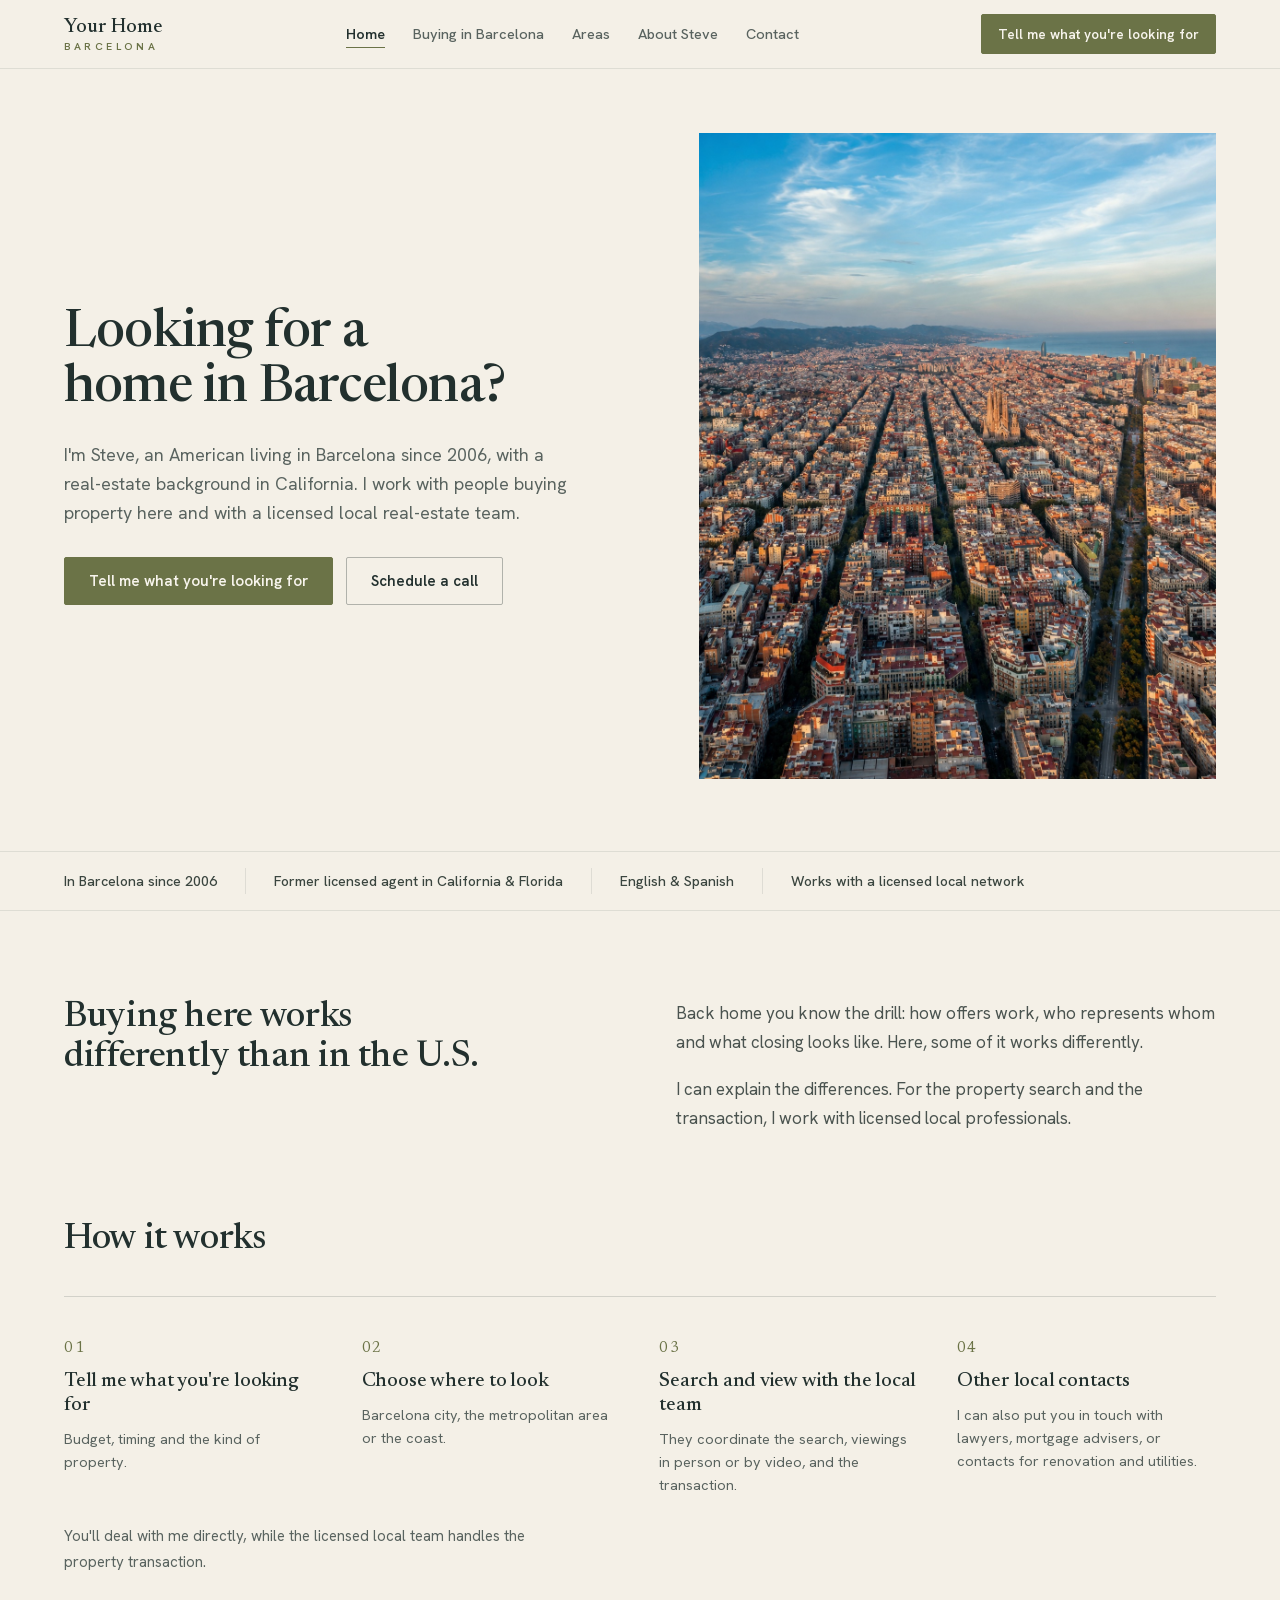
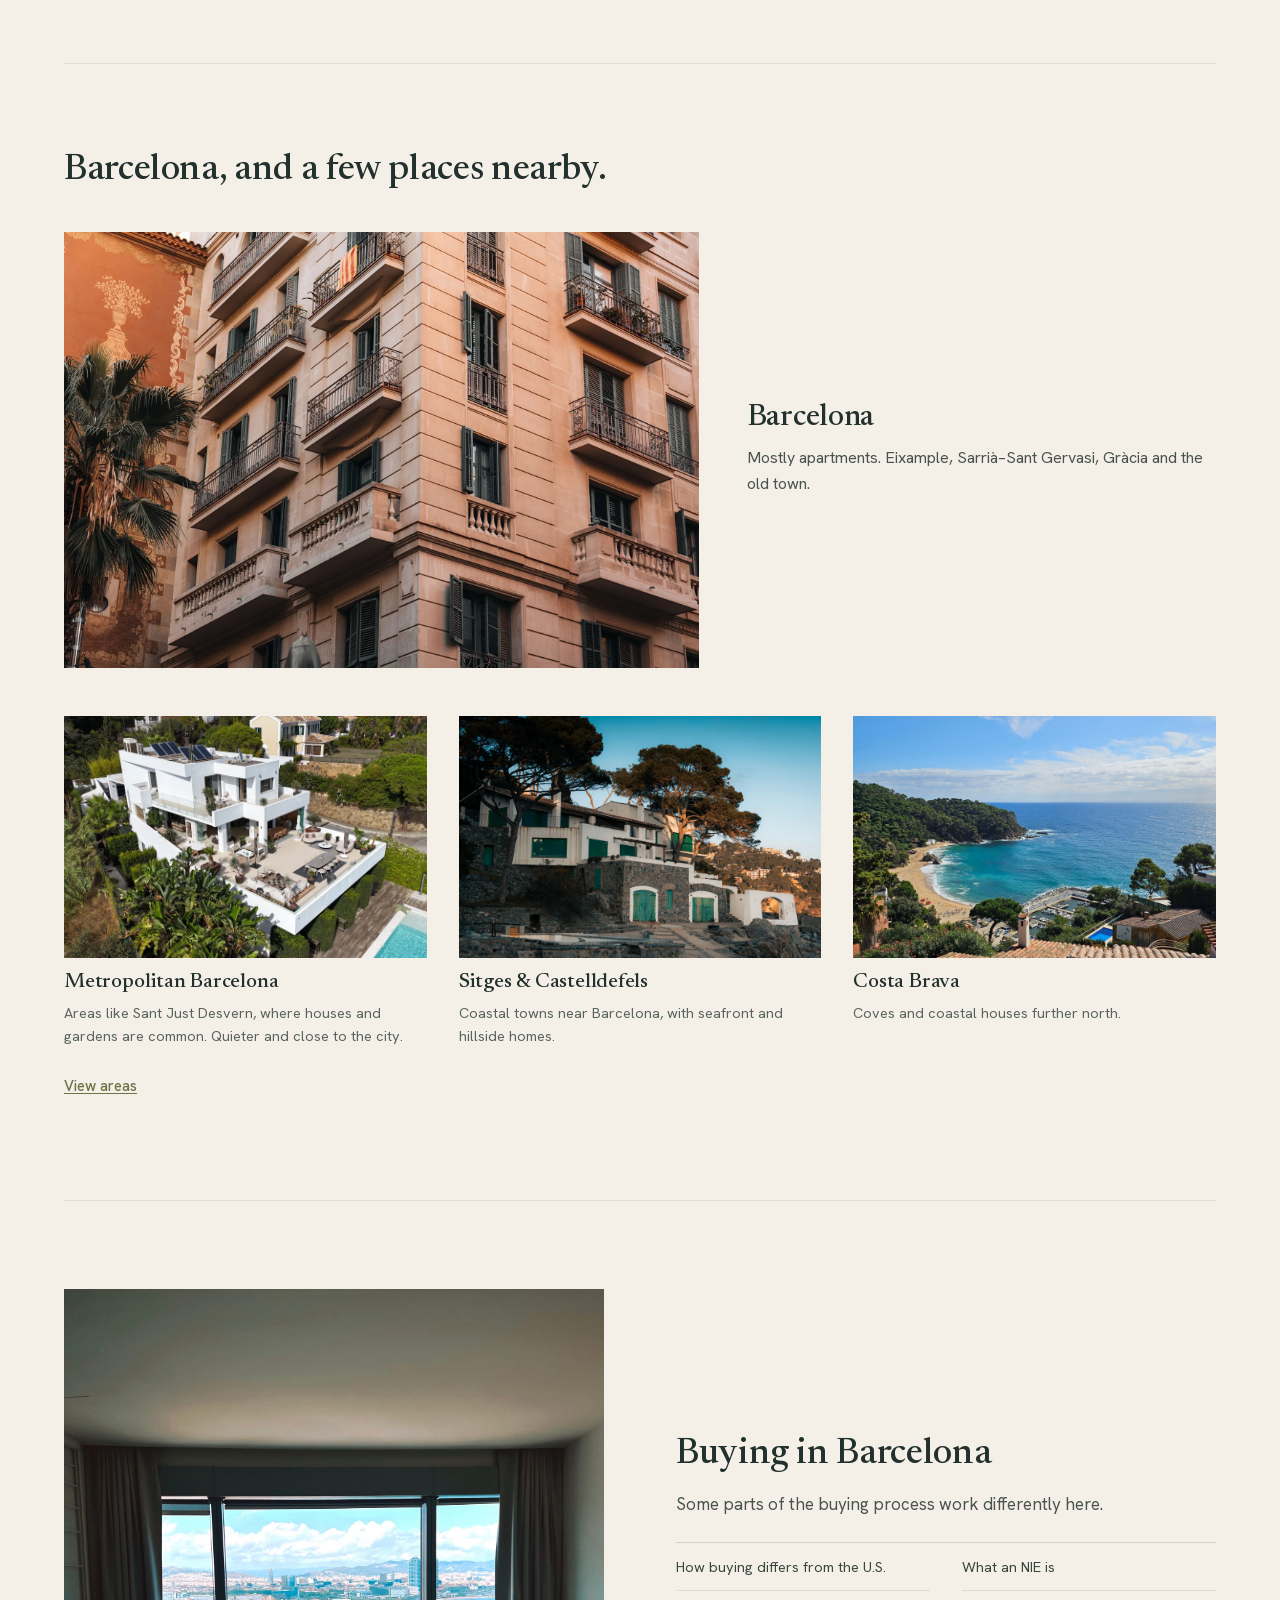
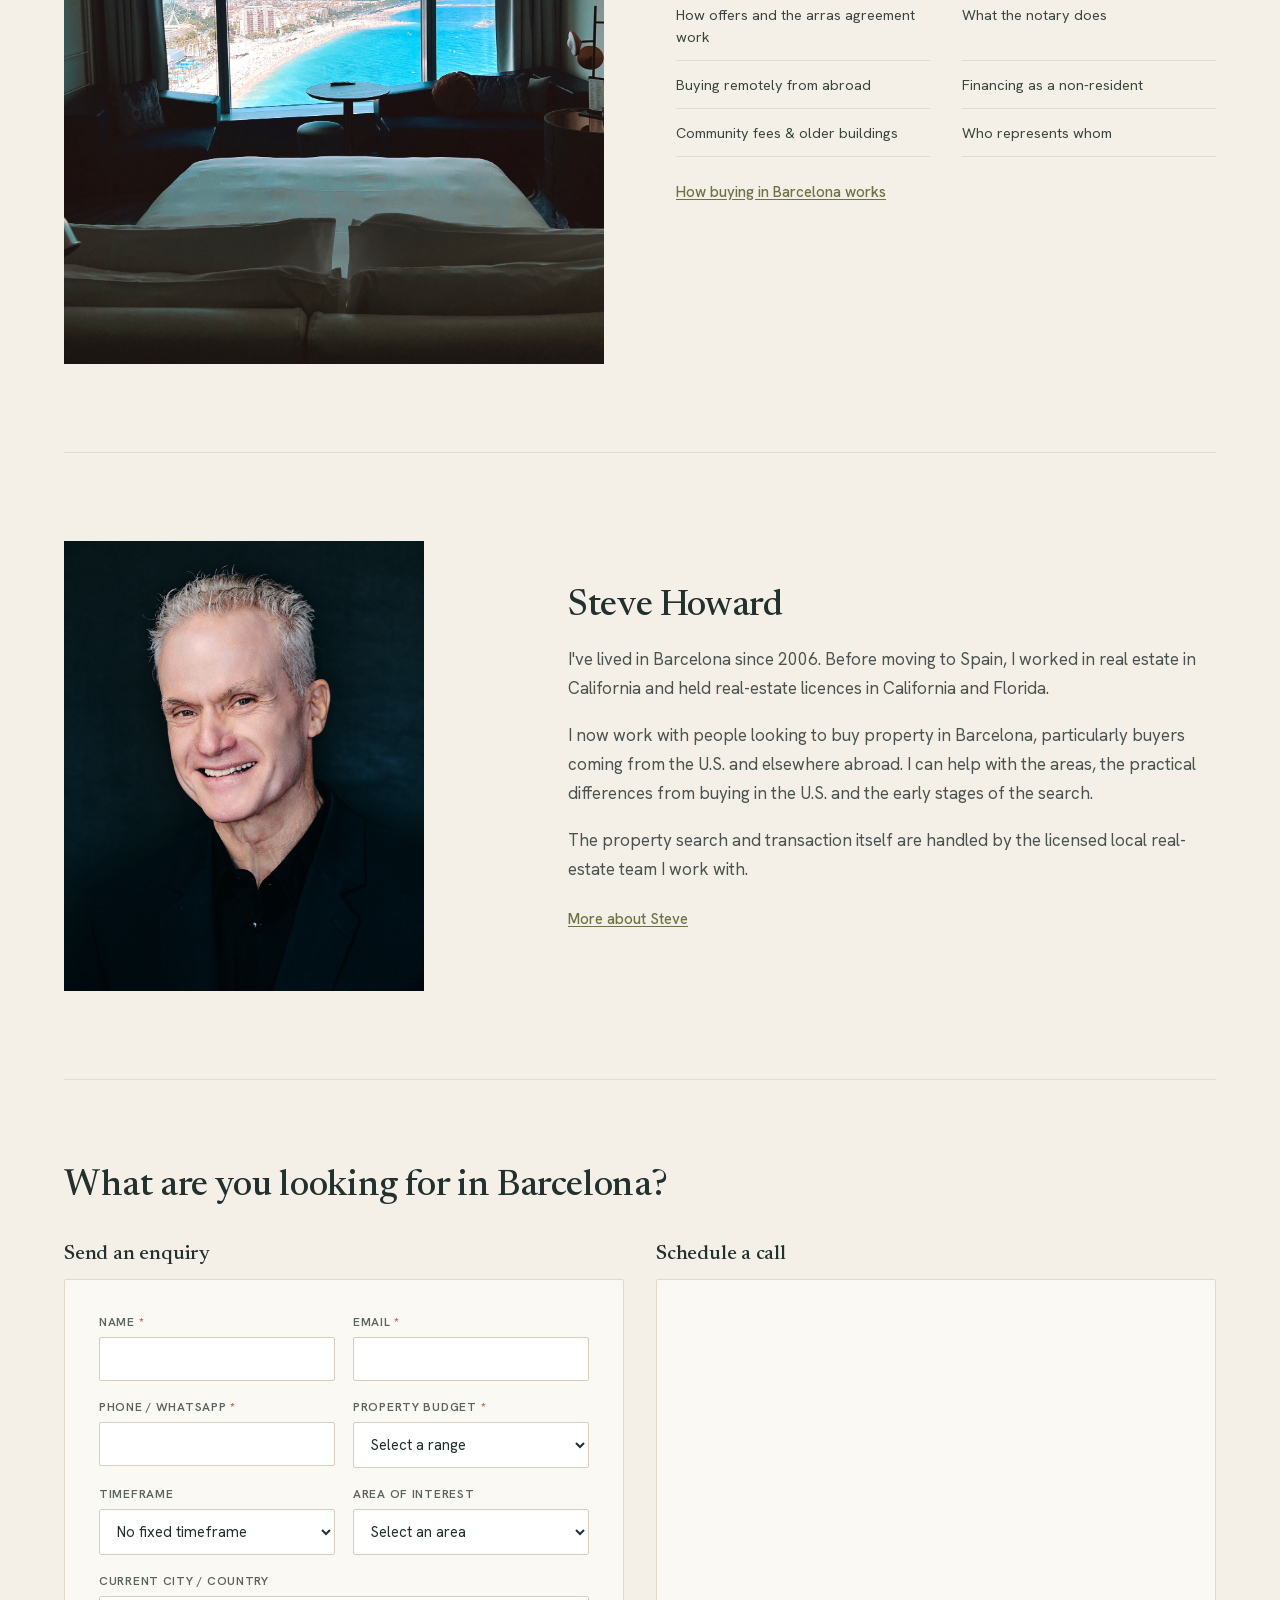
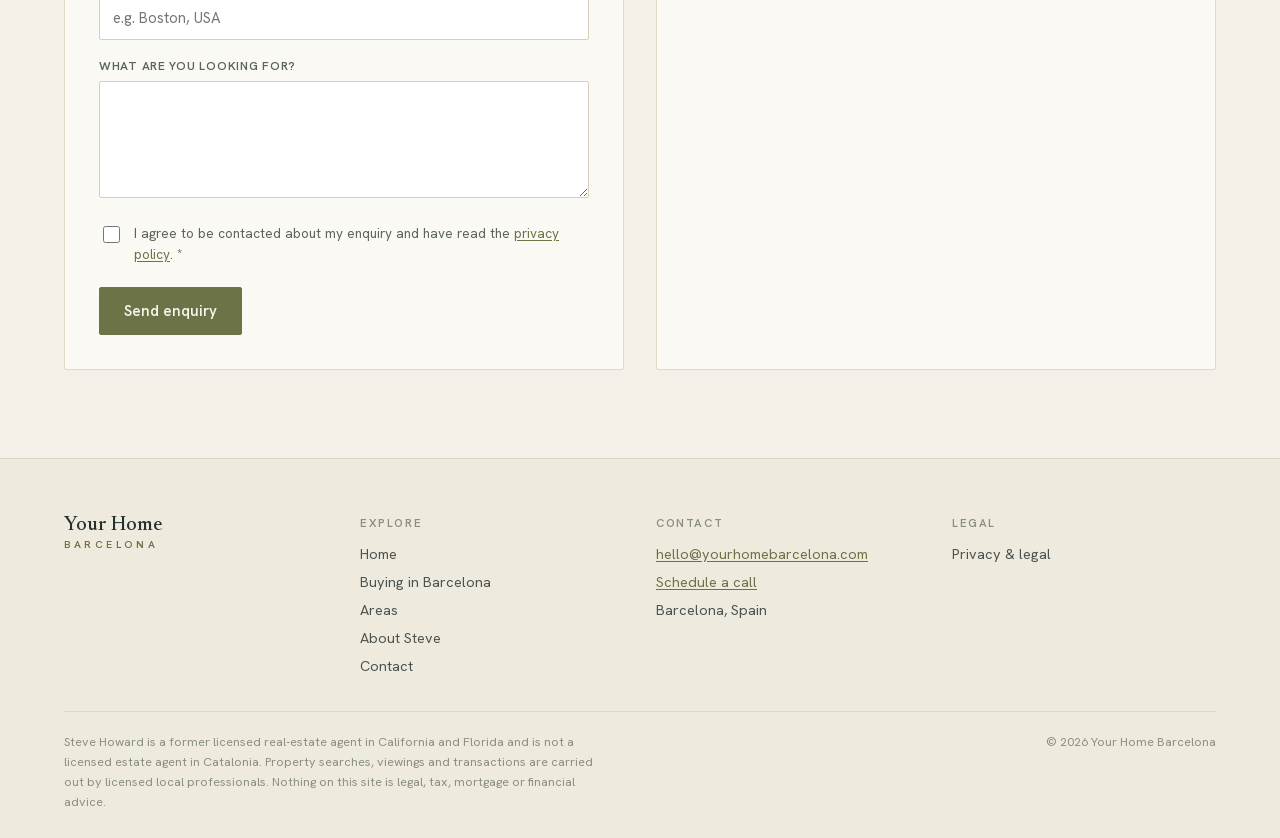
==== site/index.html @ f21fb6f5 "Build Your Home Barcelona website from the design brief Static site in site/: home, buying, areas, a" ====
<!DOCTYPE html>
<html lang="en">
<head>
<meta charset="utf-8">
<meta name="viewport" content="width=device-width, initial-scale=1">
<title>Your Home Barcelona — help buying a home in Barcelona</title>
<meta name="description" content="Steve Howard is an American who has lived in Barcelona since 2006, with a real-estate background from California. He works with people buying property in Barcelona, alongside a licensed local team.">
<link rel="canonical" href="https://www.yourhomebarcelona.com/">
<meta property="og:type" content="website">
<meta property="og:site_name" content="Your Home Barcelona">
<meta property="og:title" content="Your Home Barcelona — help buying a home in Barcelona">
<meta property="og:description" content="Steve Howard has lived in Barcelona since 2006 and works with people buying property here, alongside a licensed local team.">
<meta property="og:image" content="assets/birdseye-portrait.jpg">
<meta property="og:url" content="https://www.yourhomebarcelona.com/">
<link rel="icon" href="data:image/svg+xml,%3Csvg%20xmlns='http://www.w3.org/2000/svg'%20viewBox='0%200%2064%2064'%3E%3Crect%20width='64'%20height='64'%20rx='11'%20fill='%2322302E'/%3E%3Ctext%20x='32'%20y='41'%20font-family='Georgia,serif'%20font-size='21'%20letter-spacing='1'%20fill='%23EFEADE'%20text-anchor='middle'%3EYHB%3C/text%3E%3C/svg%3E">
<link rel="stylesheet" href="css/style.css?v=8">
<script type="application/ld+json">
{
  "@context": "https://schema.org",
  "@type": "ProfessionalService",
  "name": "Your Home Barcelona",
  "description": "Steve Howard works with people buying homes in Barcelona, alongside a licensed local real-estate team.",
  "areaServed": "Barcelona, Catalonia, Spain",
  "url": "https://www.yourhomebarcelona.com/"
}
</script>
</head>
<body>

<header class="site-header">
  <div class="header-bar">
    <a class="brand" href="index.html" aria-label="Your Home Barcelona — home">
      <span class="brand-name">Your Home</span>
      <span class="brand-sub">Barcelona</span>
    </a>
    <nav class="main-nav" aria-label="Primary">
      <a href="index.html" aria-current="page">Home</a>
      <a href="buying.html">Buying in Barcelona</a>
      <a href="areas.html">Areas</a>
      <a href="about.html">About Steve</a>
      <a href="contact.html">Contact</a>
    </nav>
    <div class="header-cta">
      <a class="btn btn-primary" href="#enquiry">Tell me what you're looking for</a>
    </div>
    <button class="nav-toggle" aria-label="Open menu" aria-expanded="false">≡</button>
  </div>
  <div class="mobile-menu">
    <nav aria-label="Mobile">
      <a href="index.html" aria-current="page">Home</a>
      <a href="buying.html">Buying in Barcelona</a>
      <a href="areas.html">Areas</a>
      <a href="about.html">About Steve</a>
      <a href="contact.html">Contact</a>
    </nav>
    <a class="btn btn-primary" href="#enquiry">Tell me what you're looking for</a>
  </div>
</header>

<main>

  <!-- Hero -->
  <section class="hero">
    <div>
      <h1 class="display">Looking for a home in Barcelona?</h1>
      <p class="lede">I'm Steve, an American living in Barcelona since 2006, with a real-estate background in California. I work with people buying property here and with a licensed local real-estate team.</p>
      <div class="btn-row">
        <a class="btn btn-primary" href="#enquiry">Tell me what you're looking for</a>
        <a class="btn btn-ghost" href="schedule.html">Schedule a call</a>
      </div>
    </div>
    <div class="hero-media">
      <div class="frame frame-45">
        <img src="assets/birdseye-portrait.jpg" alt="Aerial view of Barcelona's Eixample grid, with the Sagrada Família and the sea" fetchpriority="high">
      </div>
    </div>
  </section>

  <!-- Facts -->
  <div class="trust-strip" aria-label="About Your Home Barcelona">
    <div class="inner">
      <p>In Barcelona since 2006</p>
      <p>Former licensed agent in California &amp; Florida</p>
      <p>English &amp; Spanish</p>
      <p>Works with a licensed local network</p>
    </div>
  </div>

  <!-- The difference -->
  <section class="section">
    <div class="split">
      <h2 class="title">Buying here works differently than in the U.S.</h2>
      <div>
        <p class="body-copy">Back home you know the drill: how offers work, who represents whom and what closing looks like. Here, some of it works differently.</p>
        <p class="body-copy">I can explain the differences. For the property search and the transaction, I work with licensed local professionals.</p>
      </div>
    </div>
  </section>

  <!-- How it works -->
  <section class="section" style="padding-top: 0;">
    <h2 class="title">How it works</h2>
    <div class="steps">
      <div>
        <span class="num">01</span>
        <h3>Tell me what you're looking for</h3>
        <p>Budget, timing and the kind of property.</p>
      </div>
      <div>
        <span class="num">02</span>
        <h3>Choose where to look</h3>
        <p>Barcelona city, the metropolitan area or the coast.</p>
      </div>
      <div>
        <span class="num">03</span>
        <h3>Search and view with the local team</h3>
        <p>They coordinate the search, viewings in person or by video, and the transaction.</p>
      </div>
      <div>
        <span class="num">04</span>
        <h3>Other local contacts</h3>
        <p>I can also put you in touch with lawyers, mortgage advisers, or contacts for renovation and utilities.</p>
      </div>
    </div>
    <p class="body-copy" style="margin-top: 28px; font-size: 15px; color: var(--muted); max-width: 60ch;">You'll deal with me directly, while the licensed local team handles the property transaction.</p>
  </section>

  <div class="rule-wrap"><hr class="rule"></div>

  <!-- Areas -->
  <section class="section">
    <h2 class="title" style="margin-bottom: clamp(28px, 4vw, 40px);">Barcelona, and a few places nearby.</h2>

    <div class="area-feature">
      <div class="frame frame-1611">
        <img src="assets/barcelona-facade.webp" alt="Barcelona apartment building façade" loading="lazy">
      </div>
      <div>
        <h3 style="font-size: clamp(24px, 2.8vw, 30px); margin-bottom: 12px;">Barcelona</h3>
        <p style="font-size: 16px; line-height: 1.65; color: var(--ink-soft); margin: 0;">Mostly apartments. Eixample, Sarrià–Sant Gervasi, Gràcia and the old town.</p>
      </div>
    </div>

    <div class="area-grid">
      <div>
        <div class="frame frame-32">
          <img src="assets/villa-garden.webp" alt="House with terraces and gardens in a residential area near Barcelona" loading="lazy">
        </div>
        <h3>Metropolitan Barcelona</h3>
        <p>Areas like Sant Just Desvern, where houses and gardens are common. Quieter and close to the city.</p>
      </div>
      <div>
        <div class="frame frame-32">
          <img src="assets/begur-coastal-home.webp" alt="Whitewashed Catalan coastal home among pines" loading="lazy">
        </div>
        <h3>Sitges &amp; Castelldefels</h3>
        <p>Coastal towns near Barcelona, with seafront and hillside homes.</p>
      </div>
      <div>
        <div class="frame frame-32">
          <img src="assets/costa-brava-coast.jpg" alt="Costa Brava coastline with a cove and pines" loading="lazy">
        </div>
        <h3>Costa Brava</h3>
        <p>Coves and coastal houses further north.</p>
      </div>
    </div>
    <p style="margin-top: 28px;"><a class="text-link" href="areas.html">View areas</a></p>
  </section>

  <div class="rule-wrap"><hr class="rule"></div>

  <!-- Buying in Barcelona -->
  <section class="section">
    <div class="split center">
      <div>
        <div class="frame frame-45">
          <img src="assets/sea-view-interior.jpg" alt="View over Barcelona to the sea from an apartment window" loading="lazy">
        </div>
      </div>
      <div>
        <h2 class="title" style="margin-bottom: 14px;">Buying in Barcelona</h2>
        <p class="body-copy" style="margin-bottom: 24px;">Some parts of the buying process work differently here.</p>
        <ul class="q-list">
          <li>How buying differs from the U.S.</li>
          <li>What an NIE is</li>
          <li>How offers and the arras agreement work</li>
          <li>What the notary does</li>
          <li>Buying remotely from abroad</li>
          <li>Financing as a non-resident</li>
          <li>Community fees &amp; older buildings</li>
          <li>Who represents whom</li>
        </ul>
        <p style="margin-top: 24px;"><a class="text-link" href="buying.html">How buying in Barcelona works</a></p>
      </div>
    </div>
  </section>

  <div class="rule-wrap"><hr class="rule"></div>

  <!-- Steve -->
  <section class="section">
    <div class="split center" style="grid-template-columns: 0.8fr 1.2fr;">
      <div style="max-width: 360px;">
        <div class="frame frame-45" style="background: var(--ink);">
          <img src="assets/steve-portrait.jpeg" alt="Steve Howard" loading="lazy">
        </div>
      </div>
      <div>
        <h2 class="title" style="margin-bottom: 18px;">Steve Howard</h2>
        <p class="body-copy">I've lived in Barcelona since 2006. Before moving to Spain, I worked in real estate in California and held real-estate licences in California and Florida.</p>
        <p class="body-copy">I now work with people looking to buy property in Barcelona, particularly buyers coming from the U.S. and elsewhere abroad. I can help with the areas, the practical differences from buying in the U.S. and the early stages of the search.</p>
        <p class="body-copy">The property search and transaction itself are handled by the licensed local real-estate team I work with.</p>
        <p style="margin-top: 24px;"><a class="text-link" href="about.html">More about Steve</a></p>
      </div>
    </div>
  </section>

  <div class="rule-wrap"><hr class="rule"></div>

  <!-- Enquiry -->
  <section id="enquiry" class="section" style="scroll-margin-top: 80px;">
    <h2 class="title" style="margin-bottom: clamp(24px, 3vw, 36px);">What are you looking for in Barcelona?</h2>
    <div class="two-up">
      <div class="option">
        <h3 class="option-title">Send an enquiry</h3>
        <div class="lead-form-wrap">
        <form novalidate>
          <div class="form-grid">
            <div class="field" data-field="name">
              <label for="lf-name">Name <span class="req">*</span></label>
              <input id="lf-name" name="name" type="text" autocomplete="name">
              <span class="error-msg" role="alert"></span>
            </div>
            <div class="field" data-field="email">
              <label for="lf-email">Email <span class="req">*</span></label>
              <input id="lf-email" name="email" type="email" autocomplete="email">
              <span class="error-msg" role="alert"></span>
            </div>
            <div class="field" data-field="phone">
              <label for="lf-phone">Phone / WhatsApp <span class="req">*</span></label>
              <input id="lf-phone" name="phone" type="tel" autocomplete="tel">
              <span class="error-msg" role="alert"></span>
            </div>
            <div class="field" data-field="budget">
              <label for="lf-budget">Property budget <span class="req">*</span></label>
              <select id="lf-budget" name="budget">
                <option value="">Select a range</option>
                <option>€1m–€3m</option>
                <option>€3m–€5m</option>
                <option>€5m+</option>
              </select>
              <span class="error-msg" role="alert"></span>
            </div>
            <div class="field" data-field="timeframe">
              <label for="lf-timeframe">Timeframe</label>
              <select id="lf-timeframe" name="timeframe">
                <option value="">No fixed timeframe</option>
                <option>0–3 months</option>
                <option>3–6 months</option>
                <option>6–12 months</option>
                <option>12+ months</option>
              </select>
            </div>
            <div class="field" data-field="area">
              <label for="lf-area">Area of interest</label>
              <select id="lf-area" name="area">
                <option value="">Select an area</option>
                <option>Barcelona</option>
                <option>Metropolitan Barcelona</option>
                <option>Sitges / Castelldefels</option>
                <option>Costa Brava</option>
                <option>Not sure yet</option>
              </select>
            </div>
            <div class="field full" data-field="location">
              <label for="lf-location">Current city / country</label>
              <input id="lf-location" name="location" type="text" placeholder="e.g. Boston, USA">
            </div>
            <div class="field full" data-field="message">
              <label for="lf-message">What are you looking for?</label>
              <textarea id="lf-message" name="message" rows="4"></textarea>
            </div>
          </div>
          <div class="consent-row">
            <input id="lf-consent" name="consent" type="checkbox">
            <label for="lf-consent">I agree to be contacted about my enquiry and have read the <a href="legal.html">privacy policy</a>. <span class="req">*</span></label>
          </div>
          <span class="consent-error" role="alert">Please confirm you agree to be contacted.</span>
          <div class="form-alert" role="alert">Please check the highlighted fields.</div>
          <div class="form-actions">
            <button type="submit" class="btn btn-primary">Send enquiry</button>
          </div>
        </form>
        <div class="form-success" role="status">
          <h3>Thanks. I've got your enquiry.</h3>
          <p>I'll get back to you.</p>
          <button type="button" class="btn btn-ghost send-another">Send another</button>
        </div>
        </div>
      </div>
      <div class="option">
        <h3 class="option-title">Schedule a call</h3>
        <div class="booking-embed">
          <div style="width:100%;height:100%;overflow:auto" id="cal-inline-home"></div>
        </div>
      </div>
    </div>
  </section>

</main>

<footer class="site-footer">
  <div class="footer-inner">
    <div class="footer-grid">
      <div>
        <div style="display: flex; flex-direction: column; line-height: 1;">
          <span class="brand-name">Your Home</span>
          <span class="brand-sub">Barcelona</span>
        </div>
      </div>
      <div>
        <h3>Explore</h3>
        <nav>
          <a href="index.html">Home</a>
          <a href="buying.html">Buying in Barcelona</a>
          <a href="areas.html">Areas</a>
          <a href="about.html">About Steve</a>
          <a href="contact.html">Contact</a>
        </nav>
      </div>
      <div>
        <h3>Contact</h3>
        <div class="footer-contact">
          <a href="mailto:hello@yourhomebarcelona.com">hello@yourhomebarcelona.com</a>
          <a href="schedule.html">Schedule a call</a>
          <span>Barcelona, Spain</span>
        </div>
      </div>
      <div>
        <h3>Legal</h3>
        <nav>
          <a href="legal.html">Privacy &amp; legal</a>
        </nav>
      </div>
    </div>
    <div class="footer-bottom">
      <p class="disclosure">Steve Howard is a former licensed real-estate agent in California and Florida and is not a licensed estate agent in Catalonia. Property searches, viewings and transactions are carried out by licensed local professionals. Nothing on this site is legal, tax, mortgage or financial advice.</p>
      <p>© 2026 Your Home Barcelona</p>
    </div>
  </div>
</footer>

<script src="js/main.js?v=3"></script>

<!-- Cal inline embed -->
<script type="text/javascript">
  (function (C, A, L) { let p = function (a, ar) { a.q.push(ar); }; let d = C.document; C.Cal = C.Cal || function () { let cal = C.Cal; let ar = arguments; if (!cal.loaded) { cal.ns = {}; cal.q = cal.q || []; d.head.appendChild(d.createElement("script")).src = A; cal.loaded = true; } if (ar[0] === L) { const api = function () { p(api, arguments); }; const namespace = ar[1]; api.q = api.q || []; if(typeof namespace === "string"){cal.ns[namespace] = cal.ns[namespace] || api;p(cal.ns[namespace], ar);p(cal, ["initNamespace", namespace]);} else p(cal, ar); return;} p(cal, ar); }; })(window, "https://app.cal.com/embed/embed.js", "init");
Cal("init", "meet", {origin:"https://app.cal.com"});
Cal.config = Cal.config || {};
Cal.config.forwardQueryParams = true;

  Cal.ns.meet("inline", {
    elementOrSelector:"#cal-inline-home",
    config: {"layout":"month_view","useSlotsViewOnSmallScreen":"true","theme":"light"},
    calLink: "steve-howard/meet",
  });

  Cal.ns.meet("ui", {"theme":"light","cssVarsPerTheme":{"light":{"cal-brand":"#6B7347"},"dark":{"cal-brand":"#a7b083"}},"hideEventTypeDetails":false,"layout":"month_view"});
</script>
</body>
</html>
---- site/css/style.css ----
/* Your Home Barcelona */

/* Self-hosted fonts (variable weight axes; no external font requests) */

/* Hanken Grotesk — latin-ext */
@font-face {
  font-family: 'Hanken Grotesk';
  font-style: normal;
  font-weight: 400 700;
  font-display: swap;
  src: url(../fonts/hanken-grotesk-latin-ext.woff2) format('woff2');
  unicode-range: U+0100-02BA, U+02BD-02C5, U+02C7-02CC, U+02CE-02D7, U+02DD-02FF, U+0304, U+0308, U+0329, U+1D00-1DBF, U+1E00-1E9F, U+1EF2-1EFF, U+2020, U+20A0-20AB, U+20AD-20C0, U+2113, U+2C60-2C7F, U+A720-A7FF;
}
/* Hanken Grotesk — latin */
@font-face {
  font-family: 'Hanken Grotesk';
  font-style: normal;
  font-weight: 400 700;
  font-display: swap;
  src: url(../fonts/hanken-grotesk-latin.woff2) format('woff2');
  unicode-range: U+0000-00FF, U+0131, U+0152-0153, U+02BB-02BC, U+02C6, U+02DA, U+02DC, U+0304, U+0308, U+0329, U+2000-206F, U+20AC, U+2122, U+2191, U+2193, U+2212, U+2215, U+FEFF, U+FFFD;
}
/* Newsreader — latin-ext */
@font-face {
  font-family: 'Newsreader';
  font-style: normal;
  font-weight: 400 600;
  font-display: swap;
  src: url(../fonts/newsreader-latin-ext.woff2) format('woff2');
  unicode-range: U+0100-02BA, U+02BD-02C5, U+02C7-02CC, U+02CE-02D7, U+02DD-02FF, U+0304, U+0308, U+0329, U+1D00-1DBF, U+1E00-1E9F, U+1EF2-1EFF, U+2020, U+20A0-20AB, U+20AD-20C0, U+2113, U+2C60-2C7F, U+A720-A7FF;
}
/* Newsreader — latin */
@font-face {
  font-family: 'Newsreader';
  font-style: normal;
  font-weight: 400 600;
  font-display: swap;
  src: url(../fonts/newsreader-latin.woff2) format('woff2');
  unicode-range: U+0000-00FF, U+0131, U+0152-0153, U+02BB-02BC, U+02C6, U+02DA, U+02DC, U+0304, U+0308, U+0329, U+2000-206F, U+20AC, U+2122, U+2191, U+2193, U+2212, U+2215, U+FEFF, U+FFFD;
}

:root {
  --bg: #F4F0E7;
  --bg-alt: #EFEADE;
  --card: #FBF9F3;
  --ink: #22302E;
  --ink-soft: #4a534f;
  --muted: #59635F;
  --faint: #8a8f86;
  --olive: #6B7347;
  --olive-dark: #5c6440;
  --line: rgba(34, 48, 46, 0.16);
  --line-soft: rgba(34, 48, 46, 0.1);
  --serif: 'Newsreader', Georgia, serif;
  --sans: 'Hanken Grotesk', -apple-system, sans-serif;
}

* { box-sizing: border-box; }

html { scroll-behavior: smooth; }

body {
  margin: 0;
  background: var(--bg);
  color: var(--ink);
  font-family: var(--sans);
  -webkit-font-smoothing: antialiased;
  text-rendering: optimizeLegibility;
}

::selection { background: var(--olive); color: #F7F4EC; }

img { display: block; max-width: 100%; }

a { color: var(--olive); text-decoration: underline; text-underline-offset: 2px; }
a:hover { color: #545B37; }

/* ---------- type ---------- */

h1, h2, h3 { font-family: var(--serif); font-weight: 500; letter-spacing: -0.01em; margin: 0; }

.display {
  font-size: clamp(32px, 4.4vw, 52px);
  line-height: 1.06;
  letter-spacing: -0.015em;
  text-wrap: balance;
}

.title {
  font-size: clamp(25px, 3vw, 36px);
  line-height: 1.1;
  text-wrap: balance;
}

.lede {
  font-size: clamp(16px, 1.4vw, 18px);
  line-height: 1.62;
  color: var(--muted);
}

.body-copy { font-size: 17px; line-height: 1.7; color: var(--ink-soft); margin: 0 0 18px; }
.body-copy:last-child { margin-bottom: 0; }

/* ---------- buttons ---------- */

.btn {
  display: inline-block;
  font-family: var(--sans);
  font-size: 15px;
  font-weight: 600;
  border-radius: 2px;
  padding: 13px 24px;
  cursor: pointer;
  text-decoration: none;
  transition: background 0.15s ease, border-color 0.15s ease;
}

.btn-primary {
  color: #F7F4EC;
  background: var(--olive);
  border: 1px solid var(--olive);
}
.btn-primary:hover { background: var(--olive-dark); color: #F7F4EC; }

.btn-ghost {
  color: var(--ink);
  background: transparent;
  border: 1px solid rgba(34, 48, 46, 0.32);
}
.btn-ghost:hover { border-color: var(--ink); color: var(--ink); }

.btn-row { display: flex; flex-wrap: wrap; gap: 13px; }

.text-link { font-size: 15px; font-weight: 500; }

/* ---------- header ---------- */

.site-header {
  position: sticky;
  top: 0;
  z-index: 60;
  background: var(--bg);
  border-bottom: 1px solid var(--line-soft);
}

.header-bar {
  max-width: 1200px;
  margin: 0 auto;
  padding: 14px 24px;
  display: flex;
  align-items: center;
  justify-content: space-between;
  gap: 24px;
}

.brand { display: flex; flex-direction: column; line-height: 1; text-decoration: none; }
.brand-name { font-family: var(--serif); font-size: 20px; font-weight: 500; color: var(--ink); }
.brand-sub {
  font-size: 10.5px;
  font-weight: 600;
  letter-spacing: 0.34em;
  text-transform: uppercase;
  color: var(--olive);
  margin-top: 4px;
}

.main-nav { display: flex; align-items: center; gap: 28px; }

.main-nav a {
  font-size: 14.5px;
  font-weight: 500;
  color: var(--muted);
  text-decoration: none;
  border-bottom: 1px solid transparent;
  padding: 4px 0;
}
.main-nav a:hover { color: var(--ink); }
.main-nav a[aria-current="page"] { color: var(--ink); font-weight: 600; border-bottom-color: var(--olive); }

.header-cta .btn { font-size: 13.5px; padding: 10px 16px; }

.nav-toggle {
  display: none;
  align-items: center;
  justify-content: center;
  width: 42px;
  height: 42px;
  background: transparent;
  border: 1px solid rgba(34, 48, 46, 0.25);
  border-radius: 2px;
  color: var(--ink);
  font-size: 18px;
  cursor: pointer;
}

.mobile-menu { display: none; border-top: 1px solid var(--line-soft); background: var(--bg); padding: 12px 24px 22px; }
.site-header.nav-open .mobile-menu { display: block; }

.mobile-menu nav { display: flex; flex-direction: column; }
.mobile-menu nav a {
  font-size: 17px;
  font-weight: 500;
  color: var(--ink);
  text-decoration: none;
  border-bottom: 1px solid var(--line-soft);
  padding: 14px 0;
}
.mobile-menu nav a[aria-current="page"] { color: var(--olive); font-weight: 600; }
.mobile-menu .btn { display: block; text-align: center; margin-top: 18px; }

/* ---------- layout ---------- */

.section { max-width: 1200px; margin: 0 auto; padding: clamp(48px, 7vw, 88px) 24px; }

.split { display: grid; grid-template-columns: 1fr 1fr; gap: clamp(32px, 6vw, 72px); align-items: start; }
.split.center { align-items: center; }

.rule { border: none; border-top: 1px solid var(--line-soft); margin: 0; }
.rule-wrap { max-width: 1200px; margin: 0 auto; padding: 0 24px; }

.frame { overflow: hidden; background: #e6ddcb; }
.frame img { width: 100%; height: 100%; object-fit: cover; }
.frame-45 { aspect-ratio: 4 / 5; }
.frame-32 { aspect-ratio: 3 / 2; }
.frame-43 { aspect-ratio: 4 / 3; }
.frame-1611 { aspect-ratio: 16 / 11; }
.frame-219 { aspect-ratio: 21 / 9; }

/* ---------- hero ---------- */

.hero {
  max-width: 1200px;
  margin: 0 auto;
  padding: clamp(32px, 5vw, 72px) 24px clamp(40px, 6vw, 72px);
  display: grid;
  grid-template-columns: 1.05fr 0.95fr;
  gap: clamp(28px, 5vw, 64px);
  align-items: center;
}

.hero .lede { margin: 22px 0 0; max-width: 52ch; }
.hero .btn-row { margin-top: 30px; }

/* ---------- trust strip ---------- */

.trust-strip { border-top: 1px solid var(--line-soft); border-bottom: 1px solid var(--line-soft); }
.trust-strip .inner {
  max-width: 1200px;
  margin: 0 auto;
  padding: 16px 24px;
  display: flex;
}
.trust-strip p {
  font-size: 14px;
  font-weight: 500;
  color: #3a453f;
  margin: 0;
  padding: 4px 28px 4px 0;
}
.trust-strip p + p { border-left: 1px solid var(--line-soft); padding-left: 28px; }

@media (max-width: 1020px) {
  .trust-strip .inner { display: grid; grid-template-columns: 1fr 1fr; gap: 6px 24px; }
  .trust-strip p { padding: 4px 0; }
  .trust-strip p + p { border-left: none; padding-left: 0; }
}

/* ---------- how it works ---------- */

.steps {
  display: grid;
  grid-template-columns: repeat(4, 1fr);
  gap: clamp(24px, 3vw, 44px);
  border-top: 1px solid var(--line);
  padding-top: clamp(28px, 3vw, 40px);
  margin-top: clamp(24px, 3vw, 36px);
}
.steps .num { font-family: var(--serif); font-size: 15px; color: var(--olive); letter-spacing: 0.1em; }
.steps h3 { font-size: 20px; line-height: 1.2; margin: 12px 0 10px; }
.steps p { font-size: 14.5px; line-height: 1.6; color: var(--muted); margin: 0; }

/* ---------- areas ---------- */

.area-feature {
  display: grid;
  grid-template-columns: 1.15fr 0.85fr;
  gap: clamp(24px, 4vw, 48px);
  align-items: center;
  margin-bottom: clamp(32px, 4vw, 48px);
}

.area-grid { display: grid; grid-template-columns: repeat(3, 1fr); gap: clamp(20px, 3vw, 32px); }
.area-grid h3 { font-size: 21px; margin: 14px 0 8px; }
.area-grid p { font-size: 14.5px; line-height: 1.6; color: var(--muted); margin: 0; }

/* ---------- area profiles (areas page) ---------- */

.profile-row {
  display: grid;
  grid-template-columns: 1fr 1.1fr;
  gap: clamp(28px, 4vw, 56px);
  align-items: start;
  padding: clamp(32px, 4vw, 48px) 0;
  border-top: 1px solid var(--line);
}
.profile-row h2 { font-size: clamp(23px, 2.6vw, 30px); margin: 0 0 18px; }

.profile-row dl { margin: 0; display: grid; gap: 14px; }
.profile-row dt {
  font-size: 11.5px;
  font-weight: 600;
  letter-spacing: 0.08em;
  text-transform: uppercase;
  color: var(--faint);
  margin-bottom: 3px;
}
.profile-row dd { margin: 0; font-size: 15px; line-height: 1.55; color: var(--ink-soft); }

/* ---------- topic list ---------- */

.q-list {
  list-style: none;
  margin: 0;
  padding: 0;
  display: grid;
  grid-template-columns: repeat(auto-fit, minmax(210px, 1fr));
  gap: 0 32px;
  border-top: 1px solid var(--line);
}
.q-list li {
  font-size: 14.5px;
  line-height: 1.45;
  color: #3a453f;
  padding: 13px 0;
  border-bottom: 1px solid var(--line-soft);
}

/* ---------- FAQ (buying page) ---------- */

.faq { display: grid; border-top: 1px solid var(--line); }
.faq > div { padding: clamp(24px, 3vw, 32px) 0; border-bottom: 1px solid var(--line-soft); }
.faq h2 { font-size: clamp(20px, 2.2vw, 25px); font-weight: 600; line-height: 1.2; margin: 0 0 10px; }
.faq p { font-size: 16.5px; line-height: 1.7; color: var(--ink-soft); margin: 0; }

.small-note { font-size: 14px; line-height: 1.62; color: var(--muted); }

/* ---------- form ---------- */

.lead-form-wrap { background: var(--card); border: 1px solid #E2D9C8; border-radius: 2px; padding: clamp(22px, 3.4vw, 34px); }

.form-grid { display: grid; grid-template-columns: repeat(auto-fit, minmax(220px, 1fr)); gap: 18px; }
.form-grid .full { grid-column: 1 / -1; }

.field label {
  display: block;
  font-size: 12px;
  font-weight: 600;
  letter-spacing: 0.06em;
  text-transform: uppercase;
  color: var(--muted);
  margin-bottom: 7px;
}
.field .req { color: #B24A32; }

.field input[type="text"],
.field input[type="email"],
.field input[type="tel"],
.field select,
.field textarea {
  width: 100%;
  font-family: var(--sans);
  font-size: 15px;
  color: var(--ink);
  background: #fff;
  border: 1px solid #D8CEBC;
  border-radius: 2px;
  padding: 11px 13px;
}
.field textarea { line-height: 1.55; resize: vertical; }
.field input:focus, .field select:focus, .field textarea:focus {
  border-color: var(--olive);
  outline: 2px solid rgba(107, 115, 71, 0.25);
  outline-offset: 0;
}

.field .error-msg { display: none; font-size: 13px; color: #B24A32; margin-top: 6px; }
.field.invalid .error-msg { display: block; }
.field.invalid input, .field.invalid select { border-color: #B24A32; }

.consent-row { display: flex; gap: 11px; align-items: flex-start; margin-top: 20px; }
.consent-row input { margin-top: 3px; width: 17px; height: 17px; accent-color: var(--olive); flex: 0 0 auto; }
.consent-row label { font-size: 13.5px; line-height: 1.55; color: var(--muted); }
.consent-error { display: none; font-size: 13px; color: #B24A32; margin-top: 6px; }

.form-alert {
  display: none;
  font-size: 13.5px;
  color: #B24A32;
  margin-top: 14px;
  background: rgba(178, 74, 50, 0.08);
  border: 1px solid rgba(178, 74, 50, 0.25);
  border-radius: 2px;
  padding: 10px 12px;
}

.form-actions { display: flex; flex-wrap: wrap; align-items: center; gap: 12px; margin-top: 22px; }

.form-success { display: none; }
.form-success h3 { font-size: clamp(21px, 2.4vw, 26px); line-height: 1.2; margin: 0 0 10px; }
.form-success p { font-size: 16px; line-height: 1.65; color: var(--muted); margin: 0 0 22px; }

.lead-form-wrap.success form { display: none; }
.lead-form-wrap.success .form-success { display: block; }

/* ---------- booking embed ---------- */

.booking-embed {
  background: var(--card);
  border: 1px solid #E2D9C8;
  border-radius: 2px;
  height: clamp(560px, 74vh, 720px);
  overflow: hidden;
}
.booking-embed iframe { display: block; width: 100%; height: 100%; border: 0; }

.booking-placeholder {
  height: 100%;
  display: flex;
  flex-direction: column;
  align-items: center;
  justify-content: center;
  text-align: center;
  padding: 24px;
}
.booking-placeholder p { font-size: 15.5px; line-height: 1.65; color: var(--muted); margin: 0 0 6px; max-width: 46ch; }
.booking-placeholder p:last-child { margin-bottom: 0; }

/* form and calendar as two equal options */
.two-up { display: grid; grid-template-columns: 1fr 1fr; gap: clamp(20px, 3vw, 32px); align-items: stretch; }
.two-up .option { display: flex; flex-direction: column; min-width: 0; }
.two-up .option-title { font-size: 21px; margin: 0 0 14px; }
.two-up .lead-form-wrap { flex: 1; }
.two-up .booking-embed { flex: 1; height: auto; min-height: 620px; }

@media (max-width: 860px) {
  .two-up { grid-template-columns: 1fr; }
}

@media (max-width: 560px) {
  .booking-embed { height: 85vh; min-height: 560px; }
  .two-up .booking-embed { height: auto; }
}

/* ---------- contact ---------- */

.contact-detail { display: grid; gap: 14px; border-top: 1px solid var(--line); margin-top: 26px; padding-top: 22px; }
.contact-detail .label {
  display: block;
  font-size: 11.5px;
  font-weight: 600;
  letter-spacing: 0.08em;
  text-transform: uppercase;
  color: var(--faint);
  margin-bottom: 3px;
}
.contact-detail .value { font-size: 16px; color: #3a453f; }

/* ---------- about (editorial prose) ---------- */

.about-prose { max-width: 780px; margin: 0 auto; padding: 0 24px; }
.about-prose h2 {
  font-size: clamp(22px, 2.4vw, 28px);
  font-weight: 600;
  line-height: 1.15;
  margin: clamp(40px, 5vw, 56px) 0 14px;
}
.about-prose p { font-size: 17px; line-height: 1.72; color: var(--ink-soft); margin: 0 0 16px; }
.about-prose p:last-child { margin-bottom: 0; }

.about-figure { max-width: 1100px; margin: clamp(40px, 5vw, 56px) auto 0; padding: 0 24px; }

/* ---------- legal ---------- */

.legal-body { display: grid; gap: 28px; }
.legal-body h2 { font-size: 23px; font-weight: 600; margin: 0 0 10px; }
.legal-body p { font-size: 15.5px; line-height: 1.7; color: var(--ink-soft); margin: 0 0 10px; }
.legal-body p:last-child { margin-bottom: 0; }

/* ---------- footer ---------- */

.site-footer { background: var(--bg-alt); border-top: 1px solid var(--line-soft); }
.footer-inner { max-width: 1200px; margin: 0 auto; padding: clamp(40px, 5vw, 56px) 24px 26px; }
.footer-grid { display: grid; grid-template-columns: repeat(auto-fit, minmax(180px, 1fr)); gap: 32px; }

.footer-grid h3 {
  font-family: var(--sans);
  font-size: 11.5px;
  font-weight: 600;
  letter-spacing: 0.14em;
  text-transform: uppercase;
  color: var(--faint);
  margin: 0 0 14px;
}
.footer-grid nav { display: flex; flex-direction: column; gap: 9px; align-items: flex-start; }
.footer-grid nav a, .footer-contact span { font-size: 14.5px; color: var(--ink-soft); text-decoration: none; }
.footer-grid nav a:hover { color: var(--ink); }
.footer-contact { display: flex; flex-direction: column; gap: 9px; }
.footer-contact a { font-size: 14.5px; }

.footer-bottom {
  border-top: 1px solid var(--line-soft);
  margin-top: 36px;
  padding-top: 20px;
  display: flex;
  flex-wrap: wrap;
  gap: 10px 24px;
  justify-content: space-between;
}
.footer-bottom p { font-size: 12.5px; line-height: 1.6; color: var(--faint); margin: 0; }
.footer-bottom .disclosure { max-width: 78ch; }

/* ---------- page heads ---------- */

.page-head { max-width: 1200px; margin: 0 auto; padding: clamp(36px, 5vw, 64px) 24px clamp(24px, 3vw, 40px); }
.page-head .display { max-width: 22ch; }
.page-head .lede { margin: 18px 0 0; max-width: 60ch; }

.wide-image { max-width: 1200px; margin: 0 auto; padding: 0 24px clamp(30px, 4vw, 48px); }

.narrow { max-width: 820px; margin: 0 auto; padding: clamp(20px, 3vw, 40px) 24px clamp(48px, 7vw, 88px); }

/* ---------- responsive ---------- */

@media (max-width: 900px) {
  .main-nav, .header-cta { display: none; }
  .nav-toggle { display: inline-flex; }
}

@media (max-width: 860px) {
  /* !important so per-page inline column ratios collapse on small screens */
  .hero, .split, .area-feature, .profile-row { grid-template-columns: 1fr !important; }
  .hero { padding-top: 24px; }
  .hero .hero-media { order: -1; }
  .steps { grid-template-columns: 1fr; gap: 26px; }
  .area-grid { grid-template-columns: 1fr; }
  .area-grid > div + div { margin-top: 8px; }
}

@media (max-width: 560px) {
  .trust-strip .inner { grid-template-columns: 1fr; gap: 0; padding: 10px 24px; }
  .trust-strip p { padding: 9px 0; }
  .trust-strip p + p { border-top: 1px solid var(--line-soft); }
  .btn-row .btn { flex: 1 1 auto; text-align: center; }
}
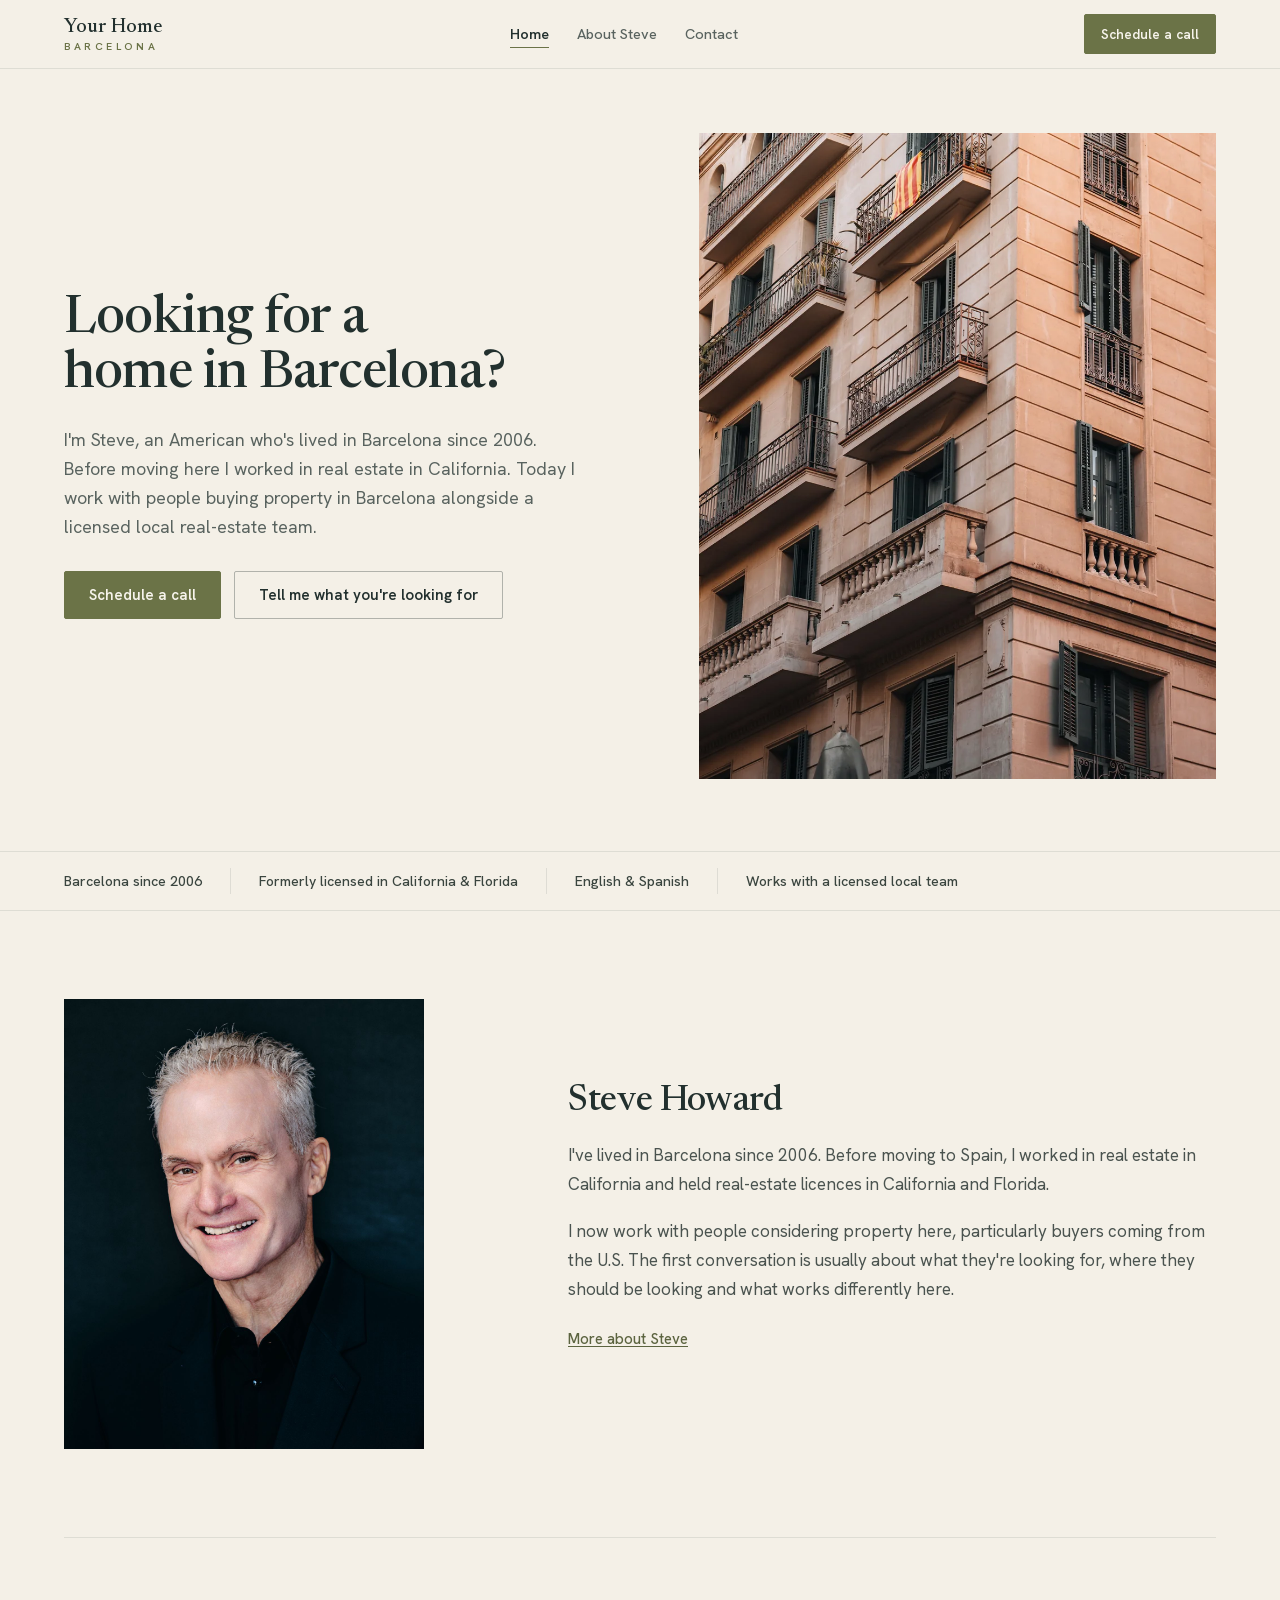
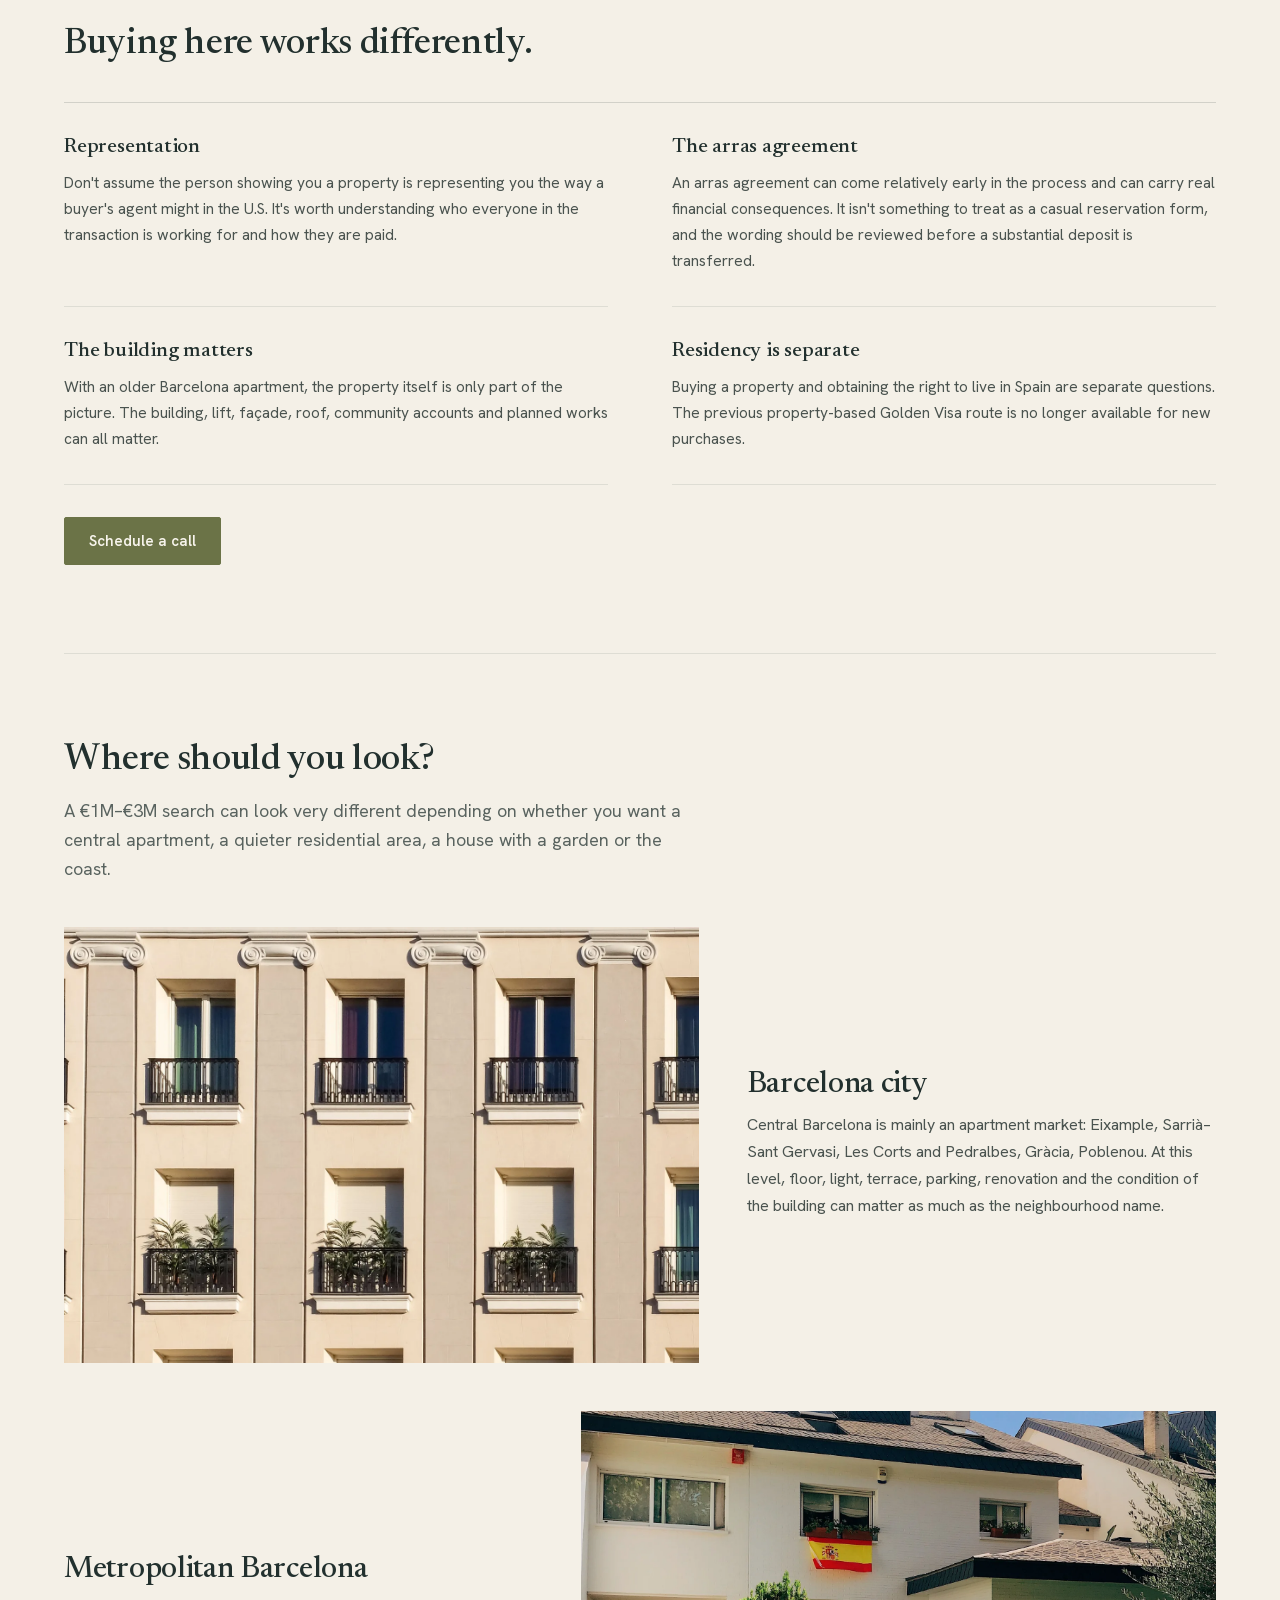
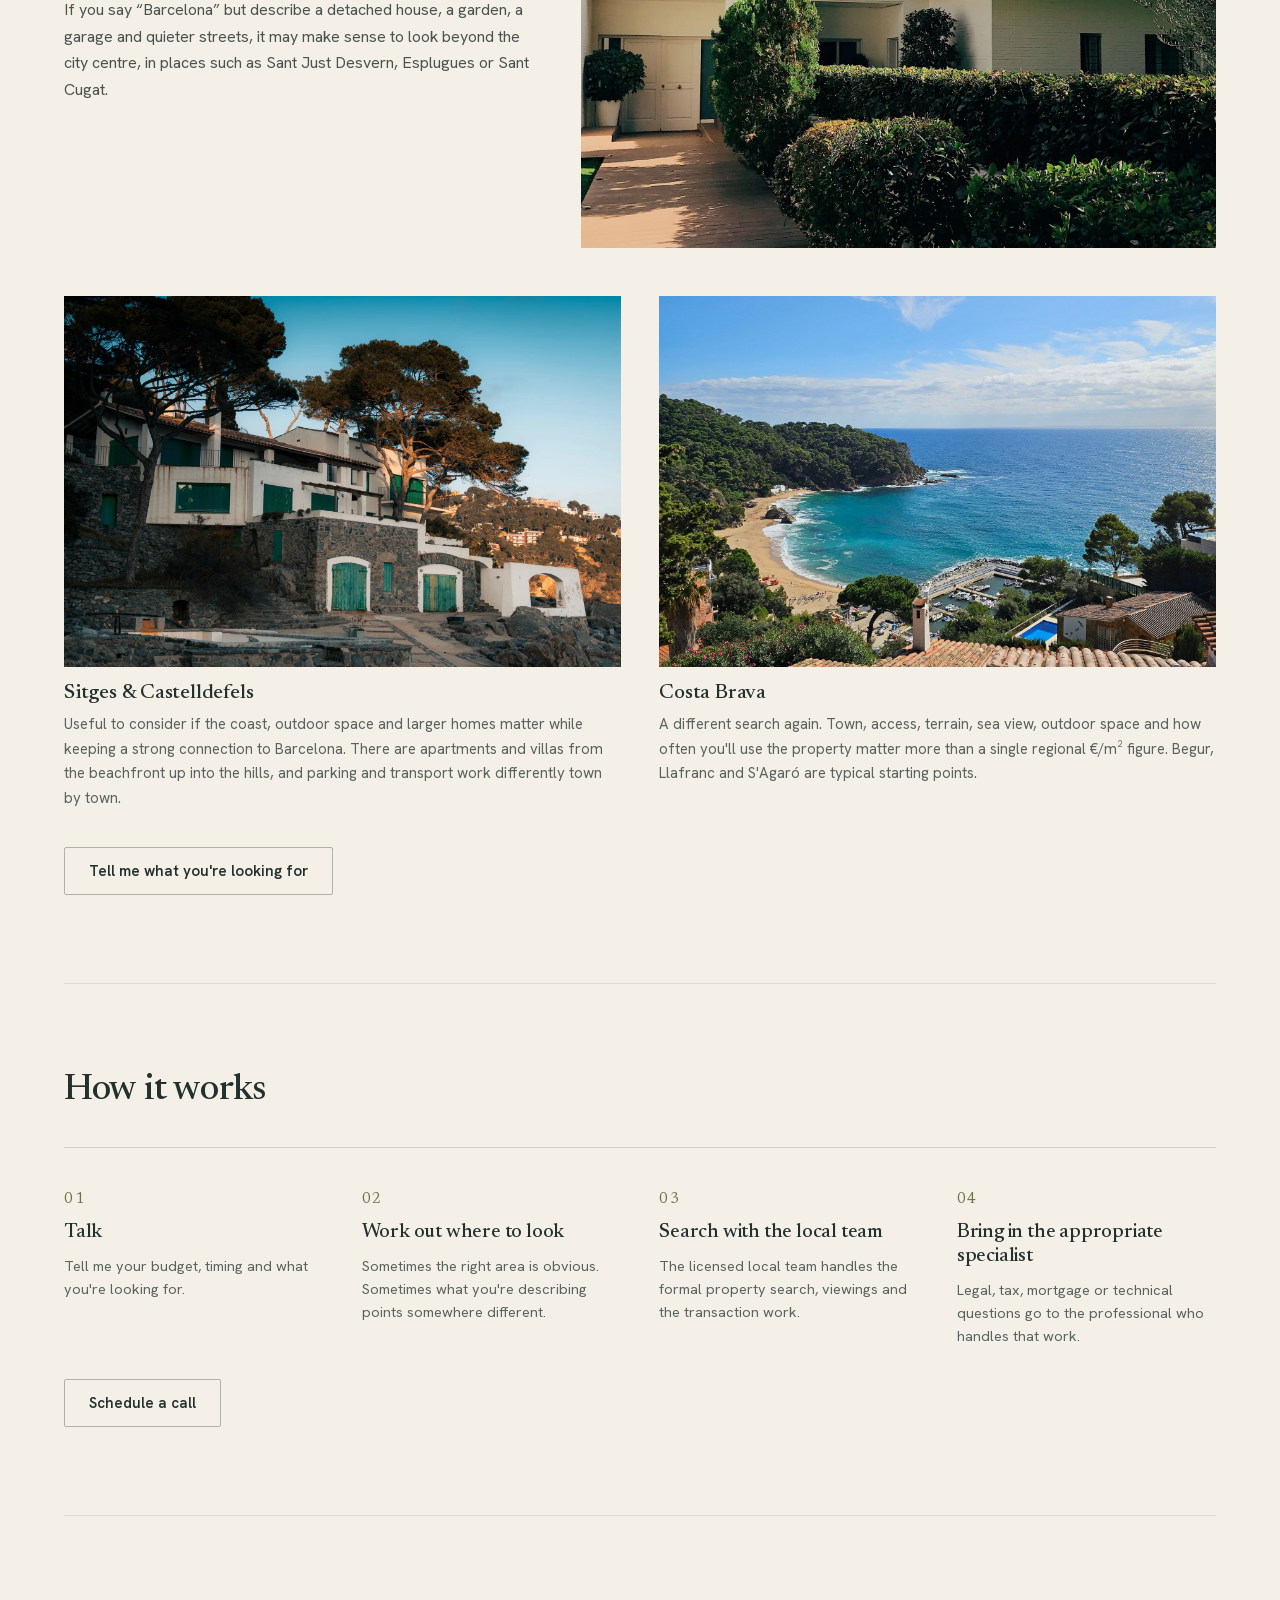
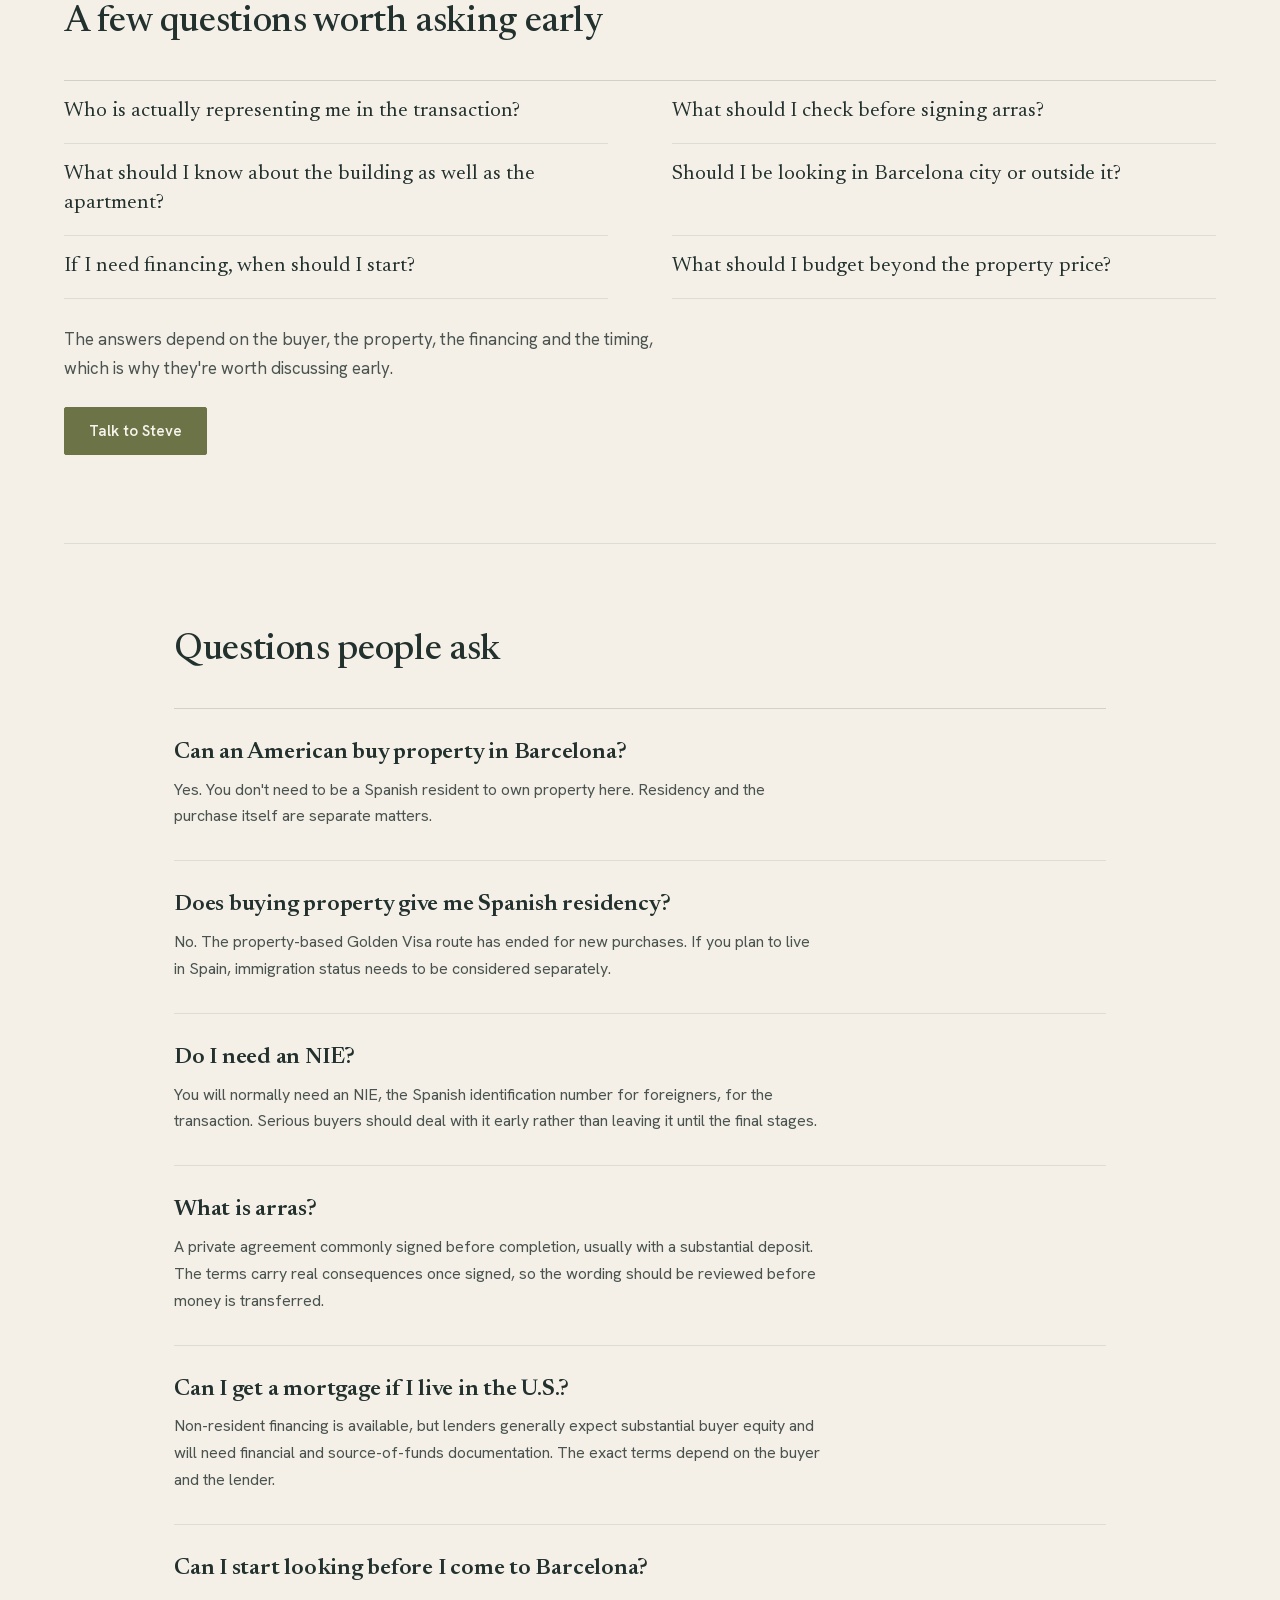
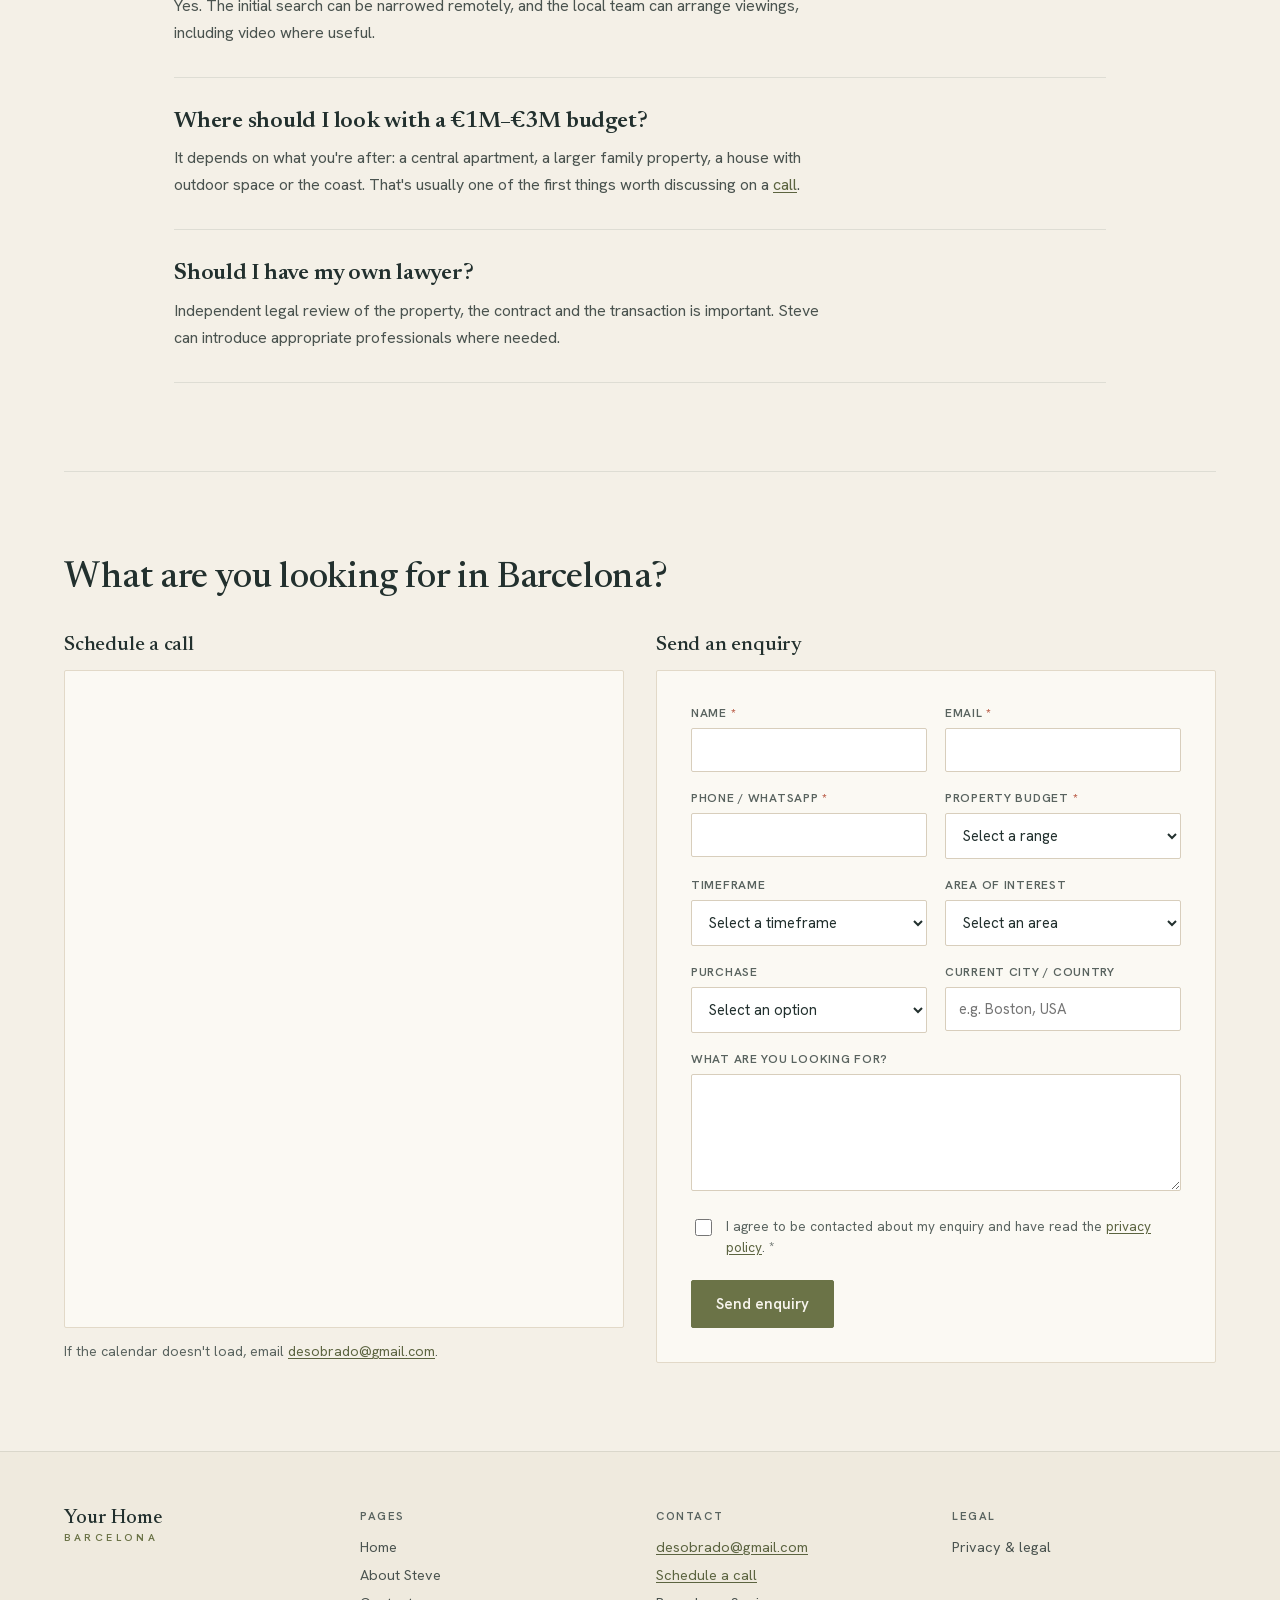
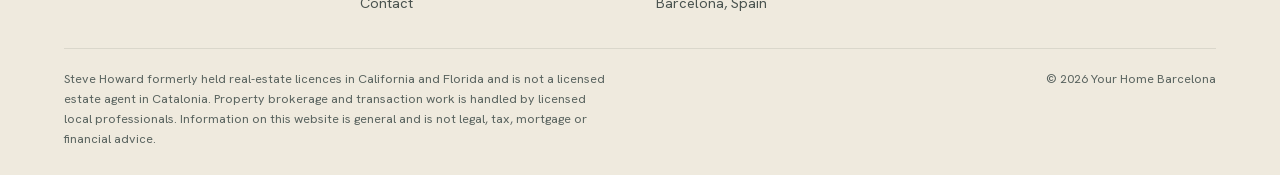
==== commit 0e3ad970: "Consolidate site to Home/About/Contact with live Cal.com booking Fold buying, areas and FAQ content " ====
--- a/site/index.html
+++ b/site/index.html
@@ -3,29 +3,29 @@
 <head>
 <meta charset="utf-8">
 <meta name="viewport" content="width=device-width, initial-scale=1">
-<title>Your Home Barcelona — help buying a home in Barcelona</title>
+<title>Your Home Barcelona — buying a home in Barcelona</title>
 <meta name="description" content="Steve Howard is an American who has lived in Barcelona since 2006, with a real-estate background from California. He works with people buying property in Barcelona, alongside a licensed local team.">
-<link rel="canonical" href="https://www.yourhomebarcelona.com/">
 <meta property="og:type" content="website">
 <meta property="og:site_name" content="Your Home Barcelona">
-<meta property="og:title" content="Your Home Barcelona — help buying a home in Barcelona">
-<meta property="og:description" content="Steve Howard has lived in Barcelona since 2006 and works with people buying property here, alongside a licensed local team.">
-<meta property="og:image" content="assets/birdseye-portrait.jpg">
-<meta property="og:url" content="https://www.yourhomebarcelona.com/">
+<meta property="og:title" content="Your Home Barcelona — buying a home in Barcelona">
+<meta property="og:description" content="Steve Howard has lived in Barcelona since 2006 and works with people buying property here, alongside a licensed local real-estate team.">
+<meta property="og:image" content="assets/barcelona-facade.webp">
 <link rel="icon" href="data:image/svg+xml,%3Csvg%20xmlns='http://www.w3.org/2000/svg'%20viewBox='0%200%2064%2064'%3E%3Crect%20width='64'%20height='64'%20rx='11'%20fill='%2322302E'/%3E%3Ctext%20x='32'%20y='41'%20font-family='Georgia,serif'%20font-size='21'%20letter-spacing='1'%20fill='%23EFEADE'%20text-anchor='middle'%3EYHB%3C/text%3E%3C/svg%3E">
-<link rel="stylesheet" href="css/style.css?v=8">
+<link rel="stylesheet" href="css/style.css?v=10">
 <script type="application/ld+json">
 {
   "@context": "https://schema.org",
   "@type": "ProfessionalService",
   "name": "Your Home Barcelona",
   "description": "Steve Howard works with people buying homes in Barcelona, alongside a licensed local real-estate team.",
+  "founder": { "@type": "Person", "name": "Steve Howard" },
+  "email": "desobrado@gmail.com",
   "areaServed": "Barcelona, Catalonia, Spain",
-  "url": "https://www.yourhomebarcelona.com/"
+  "knowsLanguage": ["en", "es"]
 }
 </script>
 </head>
-<body>
+<body class="has-sticky">
 
 <header class="site-header">
   <div class="header-bar">
@@ -35,25 +35,21 @@
     </a>
     <nav class="main-nav" aria-label="Primary">
       <a href="index.html" aria-current="page">Home</a>
-      <a href="buying.html">Buying in Barcelona</a>
-      <a href="areas.html">Areas</a>
       <a href="about.html">About Steve</a>
       <a href="contact.html">Contact</a>
     </nav>
     <div class="header-cta">
-      <a class="btn btn-primary" href="#enquiry">Tell me what you're looking for</a>
+      <a class="btn btn-primary" href="#schedule" data-track="schedule_call_click">Schedule a call</a>
     </div>
     <button class="nav-toggle" aria-label="Open menu" aria-expanded="false">≡</button>
   </div>
   <div class="mobile-menu">
     <nav aria-label="Mobile">
       <a href="index.html" aria-current="page">Home</a>
-      <a href="buying.html">Buying in Barcelona</a>
-      <a href="areas.html">Areas</a>
       <a href="about.html">About Steve</a>
       <a href="contact.html">Contact</a>
     </nav>
-    <a class="btn btn-primary" href="#enquiry">Tell me what you're looking for</a>
+    <a class="btn btn-primary" href="#schedule" data-track="schedule_call_click">Schedule a call</a>
   </div>
 </header>
 
@@ -63,139 +59,28 @@
   <section class="hero">
     <div>
       <h1 class="display">Looking for a home in Barcelona?</h1>
-      <p class="lede">I'm Steve, an American living in Barcelona since 2006, with a real-estate background in California. I work with people buying property here and with a licensed local real-estate team.</p>
+      <p class="lede">I'm Steve, an American who's lived in Barcelona since 2006. Before moving here I worked in real estate in California. Today I work with people buying property in Barcelona alongside a licensed local real-estate team.</p>
       <div class="btn-row">
-        <a class="btn btn-primary" href="#enquiry">Tell me what you're looking for</a>
-        <a class="btn btn-ghost" href="schedule.html">Schedule a call</a>
+        <a class="btn btn-primary" href="#schedule" data-track="schedule_call_click">Schedule a call</a>
+        <a class="btn btn-ghost" href="#enquiry">Tell me what you're looking for</a>
       </div>
     </div>
     <div class="hero-media">
       <div class="frame frame-45">
-        <img src="assets/birdseye-portrait.jpg" alt="Aerial view of Barcelona's Eixample grid, with the Sagrada Família and the sea" fetchpriority="high">
+        <img src="assets/barcelona-facade.webp" alt="Façade of an elegant Mediterranean apartment building" fetchpriority="high">
       </div>
     </div>
   </section>
 
   <!-- Facts -->
-  <div class="trust-strip" aria-label="About Your Home Barcelona">
+  <div class="trust-strip" aria-label="About Steve Howard">
     <div class="inner">
-      <p>In Barcelona since 2006</p>
-      <p>Former licensed agent in California &amp; Florida</p>
+      <p>Barcelona since 2006</p>
+      <p>Formerly licensed in California &amp; Florida</p>
       <p>English &amp; Spanish</p>
-      <p>Works with a licensed local network</p>
+      <p>Works with a licensed local team</p>
     </div>
   </div>
-
-  <!-- The difference -->
-  <section class="section">
-    <div class="split">
-      <h2 class="title">Buying here works differently than in the U.S.</h2>
-      <div>
-        <p class="body-copy">Back home you know the drill: how offers work, who represents whom and what closing looks like. Here, some of it works differently.</p>
-        <p class="body-copy">I can explain the differences. For the property search and the transaction, I work with licensed local professionals.</p>
-      </div>
-    </div>
-  </section>
-
-  <!-- How it works -->
-  <section class="section" style="padding-top: 0;">
-    <h2 class="title">How it works</h2>
-    <div class="steps">
-      <div>
-        <span class="num">01</span>
-        <h3>Tell me what you're looking for</h3>
-        <p>Budget, timing and the kind of property.</p>
-      </div>
-      <div>
-        <span class="num">02</span>
-        <h3>Choose where to look</h3>
-        <p>Barcelona city, the metropolitan area or the coast.</p>
-      </div>
-      <div>
-        <span class="num">03</span>
-        <h3>Search and view with the local team</h3>
-        <p>They coordinate the search, viewings in person or by video, and the transaction.</p>
-      </div>
-      <div>
-        <span class="num">04</span>
-        <h3>Other local contacts</h3>
-        <p>I can also put you in touch with lawyers, mortgage advisers, or contacts for renovation and utilities.</p>
-      </div>
-    </div>
-    <p class="body-copy" style="margin-top: 28px; font-size: 15px; color: var(--muted); max-width: 60ch;">You'll deal with me directly, while the licensed local team handles the property transaction.</p>
-  </section>
-
-  <div class="rule-wrap"><hr class="rule"></div>
-
-  <!-- Areas -->
-  <section class="section">
-    <h2 class="title" style="margin-bottom: clamp(28px, 4vw, 40px);">Barcelona, and a few places nearby.</h2>
-
-    <div class="area-feature">
-      <div class="frame frame-1611">
-        <img src="assets/barcelona-facade.webp" alt="Barcelona apartment building façade" loading="lazy">
-      </div>
-      <div>
-        <h3 style="font-size: clamp(24px, 2.8vw, 30px); margin-bottom: 12px;">Barcelona</h3>
-        <p style="font-size: 16px; line-height: 1.65; color: var(--ink-soft); margin: 0;">Mostly apartments. Eixample, Sarrià–Sant Gervasi, Gràcia and the old town.</p>
-      </div>
-    </div>
-
-    <div class="area-grid">
-      <div>
-        <div class="frame frame-32">
-          <img src="assets/villa-garden.webp" alt="House with terraces and gardens in a residential area near Barcelona" loading="lazy">
-        </div>
-        <h3>Metropolitan Barcelona</h3>
-        <p>Areas like Sant Just Desvern, where houses and gardens are common. Quieter and close to the city.</p>
-      </div>
-      <div>
-        <div class="frame frame-32">
-          <img src="assets/begur-coastal-home.webp" alt="Whitewashed Catalan coastal home among pines" loading="lazy">
-        </div>
-        <h3>Sitges &amp; Castelldefels</h3>
-        <p>Coastal towns near Barcelona, with seafront and hillside homes.</p>
-      </div>
-      <div>
-        <div class="frame frame-32">
-          <img src="assets/costa-brava-coast.jpg" alt="Costa Brava coastline with a cove and pines" loading="lazy">
-        </div>
-        <h3>Costa Brava</h3>
-        <p>Coves and coastal houses further north.</p>
-      </div>
-    </div>
-    <p style="margin-top: 28px;"><a class="text-link" href="areas.html">View areas</a></p>
-  </section>
-
-  <div class="rule-wrap"><hr class="rule"></div>
-
-  <!-- Buying in Barcelona -->
-  <section class="section">
-    <div class="split center">
-      <div>
-        <div class="frame frame-45">
-          <img src="assets/sea-view-interior.jpg" alt="View over Barcelona to the sea from an apartment window" loading="lazy">
-        </div>
-      </div>
-      <div>
-        <h2 class="title" style="margin-bottom: 14px;">Buying in Barcelona</h2>
-        <p class="body-copy" style="margin-bottom: 24px;">Some parts of the buying process work differently here.</p>
-        <ul class="q-list">
-          <li>How buying differs from the U.S.</li>
-          <li>What an NIE is</li>
-          <li>How offers and the arras agreement work</li>
-          <li>What the notary does</li>
-          <li>Buying remotely from abroad</li>
-          <li>Financing as a non-resident</li>
-          <li>Community fees &amp; older buildings</li>
-          <li>Who represents whom</li>
-        </ul>
-        <p style="margin-top: 24px;"><a class="text-link" href="buying.html">How buying in Barcelona works</a></p>
-      </div>
-    </div>
-  </section>
-
-  <div class="rule-wrap"><hr class="rule"></div>
 
   <!-- Steve -->
   <section class="section">
@@ -208,8 +93,7 @@
       <div>
         <h2 class="title" style="margin-bottom: 18px;">Steve Howard</h2>
         <p class="body-copy">I've lived in Barcelona since 2006. Before moving to Spain, I worked in real estate in California and held real-estate licences in California and Florida.</p>
-        <p class="body-copy">I now work with people looking to buy property in Barcelona, particularly buyers coming from the U.S. and elsewhere abroad. I can help with the areas, the practical differences from buying in the U.S. and the early stages of the search.</p>
-        <p class="body-copy">The property search and transaction itself are handled by the licensed local real-estate team I work with.</p>
+        <p class="body-copy">I now work with people considering property here, particularly buyers coming from the U.S. The first conversation is usually about what they're looking for, where they should be looking and what works differently here.</p>
         <p style="margin-top: 24px;"><a class="text-link" href="about.html">More about Steve</a></p>
       </div>
     </div>
@@ -217,10 +101,186 @@
 
   <div class="rule-wrap"><hr class="rule"></div>
 
-  <!-- Enquiry -->
+  <!-- Buying insights -->
+  <section class="section">
+    <h2 class="title">Buying here works differently.</h2>
+    <div class="insights">
+      <div>
+        <h3>Representation</h3>
+        <p>Don't assume the person showing you a property is representing you the way a buyer's agent might in the U.S. It's worth understanding who everyone in the transaction is working for and how they are paid.</p>
+      </div>
+      <div>
+        <h3>The arras agreement</h3>
+        <p>An arras agreement can come relatively early in the process and can carry real financial consequences. It isn't something to treat as a casual reservation form, and the wording should be reviewed before a substantial deposit is transferred.</p>
+      </div>
+      <div>
+        <h3>The building matters</h3>
+        <p>With an older Barcelona apartment, the property itself is only part of the picture. The building, lift, façade, roof, community accounts and planned works can all matter.</p>
+      </div>
+      <div>
+        <h3>Residency is separate</h3>
+        <p>Buying a property and obtaining the right to live in Spain are separate questions. The previous property-based Golden Visa route is no longer available for new purchases.</p>
+      </div>
+    </div>
+    <div class="btn-row" style="margin-top: 32px;">
+      <a class="btn btn-primary" href="#schedule" data-track="schedule_call_click">Schedule a call</a>
+    </div>
+  </section>
+
+  <div class="rule-wrap"><hr class="rule"></div>
+
+  <!-- Areas -->
+  <section class="section">
+    <h2 class="title" style="margin-bottom: 14px;">Where should you look?</h2>
+    <p class="lede" style="margin: 0 0 clamp(28px, 4vw, 44px); max-width: 62ch;">A €1M–€3M search can look very different depending on whether you want a central apartment, a quieter residential area, a house with a garden or the coast.</p>
+
+    <div class="area-feature">
+      <div class="frame frame-1611">
+        <img src="assets/classic-balconies.webp" alt="Balconies on a classic Barcelona residential building" loading="lazy">
+      </div>
+      <div>
+        <h3>Barcelona city</h3>
+        <p>Central Barcelona is mainly an apartment market: Eixample, Sarrià–Sant Gervasi, Les Corts and Pedralbes, Gràcia, Poblenou. At this level, floor, light, terrace, parking, renovation and the condition of the building can matter as much as the neighbourhood name.</p>
+      </div>
+    </div>
+
+    <div class="area-feature reverse">
+      <div class="frame frame-1611">
+        <img src="assets/metro-greenery.webp" alt="House with greenery in a residential area near Barcelona" loading="lazy">
+      </div>
+      <div>
+        <h3>Metropolitan Barcelona</h3>
+        <p>If you say “Barcelona” but describe a detached house, a garden, a garage and quieter streets, it may make sense to look beyond the city centre, in places such as Sant Just Desvern, Esplugues or Sant Cugat.</p>
+      </div>
+    </div>
+
+    <div class="area-grid">
+      <div>
+        <div class="frame frame-32">
+          <img src="assets/begur-coastal-home.webp" alt="Whitewashed coastal homes among pines on the Catalan coast" loading="lazy">
+        </div>
+        <h3>Sitges &amp; Castelldefels</h3>
+        <p>Useful to consider if the coast, outdoor space and larger homes matter while keeping a strong connection to Barcelona. There are apartments and villas from the beachfront up into the hills, and parking and transport work differently town by town.</p>
+      </div>
+      <div>
+        <div class="frame frame-32">
+          <img src="assets/costa-brava-coast.jpg" alt="Costa Brava coastline with a cove and pines" loading="lazy">
+        </div>
+        <h3>Costa Brava</h3>
+        <p>A different search again. Town, access, terrain, sea view, outdoor space and how often you'll use the property matter more than a single regional €/m² figure. Begur, Llafranc and S'Agaró are typical starting points.</p>
+      </div>
+    </div>
+
+    <div class="btn-row" style="margin-top: 36px;">
+      <a class="btn btn-ghost" href="#enquiry" data-track="area_cta_click">Tell me what you're looking for</a>
+    </div>
+  </section>
+
+  <div class="rule-wrap"><hr class="rule"></div>
+
+  <!-- How it works -->
+  <section class="section">
+    <h2 class="title">How it works</h2>
+    <div class="steps">
+      <div>
+        <span class="num">01</span>
+        <h3>Talk</h3>
+        <p>Tell me your budget, timing and what you're looking for.</p>
+      </div>
+      <div>
+        <span class="num">02</span>
+        <h3>Work out where to look</h3>
+        <p>Sometimes the right area is obvious. Sometimes what you're describing points somewhere different.</p>
+      </div>
+      <div>
+        <span class="num">03</span>
+        <h3>Search with the local team</h3>
+        <p>The licensed local team handles the formal property search, viewings and the transaction work.</p>
+      </div>
+      <div>
+        <span class="num">04</span>
+        <h3>Bring in the appropriate specialist</h3>
+        <p>Legal, tax, mortgage or technical questions go to the professional who handles that work.</p>
+      </div>
+    </div>
+    <div class="btn-row" style="margin-top: 32px;">
+      <a class="btn btn-ghost" href="#schedule" data-track="schedule_call_click">Schedule a call</a>
+    </div>
+  </section>
+
+  <div class="rule-wrap"><hr class="rule"></div>
+
+  <!-- Early questions -->
+  <section class="section">
+    <h2 class="title">A few questions worth asking early</h2>
+    <ul class="early-qs">
+      <li>Who is actually representing me in the transaction?</li>
+      <li>What should I check before signing arras?</li>
+      <li>What should I know about the building as well as the apartment?</li>
+      <li>Should I be looking in Barcelona city or outside it?</li>
+      <li>If I need financing, when should I start?</li>
+      <li>What should I budget beyond the property price?</li>
+    </ul>
+    <p class="body-copy" style="margin-top: 26px; max-width: 62ch;">The answers depend on the buyer, the property, the financing and the timing, which is why they're worth discussing early.</p>
+    <div class="btn-row" style="margin-top: 24px;">
+      <a class="btn btn-primary" href="#schedule" data-track="schedule_call_click">Talk to Steve</a>
+    </div>
+  </section>
+
+  <div class="rule-wrap"><hr class="rule"></div>
+
+  <!-- FAQ -->
+  <section class="section" style="max-width: 980px;">
+    <h2 class="title">Questions people ask</h2>
+    <div class="faq">
+      <div>
+        <h3>Can an American buy property in Barcelona?</h3>
+        <p>Yes. You don't need to be a Spanish resident to own property here. Residency and the purchase itself are separate matters.</p>
+      </div>
+      <div>
+        <h3>Does buying property give me Spanish residency?</h3>
+        <p>No. The property-based Golden Visa route has ended for new purchases. If you plan to live in Spain, immigration status needs to be considered separately.</p>
+      </div>
+      <div>
+        <h3>Do I need an NIE?</h3>
+        <p>You will normally need an NIE, the Spanish identification number for foreigners, for the transaction. Serious buyers should deal with it early rather than leaving it until the final stages.</p>
+      </div>
+      <div>
+        <h3>What is arras?</h3>
+        <p>A private agreement commonly signed before completion, usually with a substantial deposit. The terms carry real consequences once signed, so the wording should be reviewed before money is transferred.</p>
+      </div>
+      <div>
+        <h3>Can I get a mortgage if I live in the U.S.?</h3>
+        <p>Non-resident financing is available, but lenders generally expect substantial buyer equity and will need financial and source-of-funds documentation. The exact terms depend on the buyer and the lender.</p>
+      </div>
+      <div>
+        <h3>Can I start looking before I come to Barcelona?</h3>
+        <p>Yes. The initial search can be narrowed remotely, and the local team can arrange viewings, including video where useful.</p>
+      </div>
+      <div>
+        <h3>Where should I look with a €1M–€3M budget?</h3>
+        <p>It depends on what you're after: a central apartment, a larger family property, a house with outdoor space or the coast. That's usually one of the first things worth discussing on a <a href="#schedule" data-track="schedule_call_click">call</a>.</p>
+      </div>
+      <div>
+        <h3>Should I have my own lawyer?</h3>
+        <p>Independent legal review of the property, the contract and the transaction is important. Steve can introduce appropriate professionals where needed.</p>
+      </div>
+    </div>
+  </section>
+
+  <div class="rule-wrap"><hr class="rule"></div>
+
+  <!-- Call / enquiry -->
   <section id="enquiry" class="section" style="scroll-margin-top: 80px;">
     <h2 class="title" style="margin-bottom: clamp(24px, 3vw, 36px);">What are you looking for in Barcelona?</h2>
     <div class="two-up">
+      <div class="option" id="schedule" style="scroll-margin-top: 80px;">
+        <h3 class="option-title">Schedule a call</h3>
+        <div class="booking-embed">
+          <div id="cal-inline-home"></div>
+        </div>
+        <p class="small-note">If the calendar doesn't load, email <a href="mailto:desobrado@gmail.com" data-track="email_click">desobrado@gmail.com</a>.</p>
+      </div>
       <div class="option">
         <h3 class="option-title">Send an enquiry</h3>
         <div class="lead-form-wrap">
@@ -245,20 +305,21 @@
               <label for="lf-budget">Property budget <span class="req">*</span></label>
               <select id="lf-budget" name="budget">
                 <option value="">Select a range</option>
-                <option>€1m–€3m</option>
-                <option>€3m–€5m</option>
-                <option>€5m+</option>
+                <option>€1M–€3M</option>
+                <option>€3M–€5M</option>
+                <option>€5M+</option>
               </select>
               <span class="error-msg" role="alert"></span>
             </div>
             <div class="field" data-field="timeframe">
               <label for="lf-timeframe">Timeframe</label>
               <select id="lf-timeframe" name="timeframe">
-                <option value="">No fixed timeframe</option>
+                <option value="">Select a timeframe</option>
                 <option>0–3 months</option>
                 <option>3–6 months</option>
                 <option>6–12 months</option>
                 <option>12+ months</option>
+                <option>Not sure yet</option>
               </select>
             </div>
             <div class="field" data-field="area">
@@ -272,7 +333,16 @@
                 <option>Not sure yet</option>
               </select>
             </div>
-            <div class="field full" data-field="location">
+            <div class="field" data-field="purchase">
+              <label for="lf-purchase">Purchase</label>
+              <select id="lf-purchase" name="purchase">
+                <option value="">Select an option</option>
+                <option>Cash</option>
+                <option>Financing</option>
+                <option>Not sure yet</option>
+              </select>
+            </div>
+            <div class="field" data-field="location">
               <label for="lf-location">Current city / country</label>
               <input id="lf-location" name="location" type="text" placeholder="e.g. Boston, USA">
             </div>
@@ -292,16 +362,10 @@
           </div>
         </form>
         <div class="form-success" role="status">
-          <h3>Thanks. I've got your enquiry.</h3>
-          <p>I'll get back to you.</p>
+          <h3>Thanks. Your enquiry is ready to send.</h3>
+          <p>Your email app should have opened with the enquiry addressed to me. Press send there and I'll get back to you. If it didn't open, email <a href="mailto:desobrado@gmail.com" data-track="email_click">desobrado@gmail.com</a>.</p>
           <button type="button" class="btn btn-ghost send-another">Send another</button>
         </div>
-        </div>
-      </div>
-      <div class="option">
-        <h3 class="option-title">Schedule a call</h3>
-        <div class="booking-embed">
-          <div style="width:100%;height:100%;overflow:auto" id="cal-inline-home"></div>
         </div>
       </div>
     </div>
@@ -319,11 +383,9 @@
         </div>
       </div>
       <div>
-        <h3>Explore</h3>
+        <h3>Pages</h3>
         <nav>
           <a href="index.html">Home</a>
-          <a href="buying.html">Buying in Barcelona</a>
-          <a href="areas.html">Areas</a>
           <a href="about.html">About Steve</a>
           <a href="contact.html">Contact</a>
         </nav>
@@ -331,8 +393,8 @@
       <div>
         <h3>Contact</h3>
         <div class="footer-contact">
-          <a href="mailto:hello@yourhomebarcelona.com">hello@yourhomebarcelona.com</a>
-          <a href="schedule.html">Schedule a call</a>
+          <a href="mailto:desobrado@gmail.com" data-track="email_click">desobrado@gmail.com</a>
+          <a href="#schedule" data-track="schedule_call_click">Schedule a call</a>
           <span>Barcelona, Spain</span>
         </div>
       </div>
@@ -344,15 +406,19 @@
       </div>
     </div>
     <div class="footer-bottom">
-      <p class="disclosure">Steve Howard is a former licensed real-estate agent in California and Florida and is not a licensed estate agent in Catalonia. Property searches, viewings and transactions are carried out by licensed local professionals. Nothing on this site is legal, tax, mortgage or financial advice.</p>
+      <p class="disclosure">Steve Howard formerly held real-estate licences in California and Florida and is not a licensed estate agent in Catalonia. Property brokerage and transaction work is handled by licensed local professionals. Information on this website is general and is not legal, tax, mortgage or financial advice.</p>
       <p>© 2026 Your Home Barcelona</p>
     </div>
   </div>
 </footer>
 
-<script src="js/main.js?v=3"></script>
-
-<!-- Cal inline embed -->
+<div class="sticky-cta">
+  <a class="btn btn-primary" href="#schedule" data-track="schedule_call_click">Schedule a call</a>
+</div>
+
+<script src="js/main.js?v=5"></script>
+
+<!-- Cal inline embed code begins -->
 <script type="text/javascript">
   (function (C, A, L) { let p = function (a, ar) { a.q.push(ar); }; let d = C.document; C.Cal = C.Cal || function () { let cal = C.Cal; let ar = arguments; if (!cal.loaded) { cal.ns = {}; cal.q = cal.q || []; d.head.appendChild(d.createElement("script")).src = A; cal.loaded = true; } if (ar[0] === L) { const api = function () { p(api, arguments); }; const namespace = ar[1]; api.q = api.q || []; if(typeof namespace === "string"){cal.ns[namespace] = cal.ns[namespace] || api;p(cal.ns[namespace], ar);p(cal, ["initNamespace", namespace]);} else p(cal, ar); return;} p(cal, ar); }; })(window, "https://app.cal.com/embed/embed.js", "init");
 Cal("init", "meet", {origin:"https://app.cal.com"});
@@ -367,5 +433,6 @@
 
   Cal.ns.meet("ui", {"theme":"light","cssVarsPerTheme":{"light":{"cal-brand":"#6B7347"},"dark":{"cal-brand":"#a7b083"}},"hideEventTypeDetails":false,"layout":"month_view"});
 </script>
+<!-- Cal inline embed code ends -->
 </body>
 </html>
--- a/site/css/style.css
+++ b/site/css/style.css
@@ -58,6 +58,10 @@
 * { box-sizing: border-box; }
 
 html { scroll-behavior: smooth; }
+@media (prefers-reduced-motion: reduce) {
+  html { scroll-behavior: auto; }
+  *, *::before, *::after { transition: none !important; animation: none !important; }
+}
 
 body {
   margin: 0;
@@ -72,8 +76,10 @@
 
 img { display: block; max-width: 100%; }
 
-a { color: var(--olive); text-decoration: underline; text-underline-offset: 2px; }
-a:hover { color: #545B37; }
+a { color: var(--olive-dark); text-decoration: underline; text-underline-offset: 2px; }
+a:hover { color: #4a5136; }
+
+:focus-visible { outline: 2px solid var(--olive); outline-offset: 2px; }
 
 /* ---------- type ---------- */
 
@@ -129,7 +135,7 @@
 }
 .btn-ghost:hover { border-color: var(--ink); color: var(--ink); }
 
-.btn-row { display: flex; flex-wrap: wrap; gap: 13px; }
+.btn-row { display: flex; flex-wrap: wrap; gap: 13px; align-items: center; }
 
 .text-link { font-size: 15px; font-weight: 500; }
 
@@ -222,7 +228,6 @@
 .frame img { width: 100%; height: 100%; object-fit: cover; }
 .frame-45 { aspect-ratio: 4 / 5; }
 .frame-32 { aspect-ratio: 3 / 2; }
-.frame-43 { aspect-ratio: 4 / 3; }
 .frame-1611 { aspect-ratio: 16 / 11; }
 .frame-219 { aspect-ratio: 21 / 9; }
 
@@ -241,7 +246,7 @@
 .hero .lede { margin: 22px 0 0; max-width: 52ch; }
 .hero .btn-row { margin-top: 30px; }
 
-/* ---------- trust strip ---------- */
+/* ---------- facts strip ---------- */
 
 .trust-strip { border-top: 1px solid var(--line-soft); border-bottom: 1px solid var(--line-soft); }
 .trust-strip .inner {
@@ -264,6 +269,19 @@
   .trust-strip p { padding: 4px 0; }
   .trust-strip p + p { border-left: none; padding-left: 0; }
 }
+
+/* ---------- buying insights ---------- */
+
+.insights {
+  display: grid;
+  grid-template-columns: 1fr 1fr;
+  gap: 0 clamp(36px, 5vw, 72px);
+  border-top: 1px solid var(--line);
+  margin-top: clamp(24px, 3vw, 36px);
+}
+.insights > div { padding: clamp(24px, 3vw, 32px) 0; border-bottom: 1px solid var(--line-soft); }
+.insights h3 { font-size: 21px; line-height: 1.2; margin: 0 0 10px; }
+.insights p { font-size: 15.5px; line-height: 1.68; color: var(--ink-soft); margin: 0; }
 
 /* ---------- how it works ---------- */
 
@@ -288,61 +306,53 @@
   align-items: center;
   margin-bottom: clamp(32px, 4vw, 48px);
 }
-
-.area-grid { display: grid; grid-template-columns: repeat(3, 1fr); gap: clamp(20px, 3vw, 32px); }
-.area-grid h3 { font-size: 21px; margin: 14px 0 8px; }
-.area-grid p { font-size: 14.5px; line-height: 1.6; color: var(--muted); margin: 0; }
-
-/* ---------- area profiles (areas page) ---------- */
-
-.profile-row {
-  display: grid;
-  grid-template-columns: 1fr 1.1fr;
-  gap: clamp(28px, 4vw, 56px);
-  align-items: start;
-  padding: clamp(32px, 4vw, 48px) 0;
-  border-top: 1px solid var(--line);
-}
-.profile-row h2 { font-size: clamp(23px, 2.6vw, 30px); margin: 0 0 18px; }
-
-.profile-row dl { margin: 0; display: grid; gap: 14px; }
-.profile-row dt {
-  font-size: 11.5px;
-  font-weight: 600;
-  letter-spacing: 0.08em;
-  text-transform: uppercase;
-  color: var(--faint);
-  margin-bottom: 3px;
-}
-.profile-row dd { margin: 0; font-size: 15px; line-height: 1.55; color: var(--ink-soft); }
-
-/* ---------- topic list ---------- */
-
-.q-list {
+.area-feature.reverse { grid-template-columns: 0.85fr 1.15fr; }
+.area-feature.reverse .frame { order: 2; }
+.area-feature h3 { font-size: clamp(24px, 2.8vw, 30px); margin-bottom: 12px; }
+.area-feature p { font-size: 16px; line-height: 1.68; color: var(--ink-soft); margin: 0; }
+
+.area-grid { display: grid; grid-template-columns: 1fr 1fr; gap: clamp(24px, 3vw, 40px); }
+.area-grid h3 { font-size: 21px; margin: 16px 0 8px; }
+.area-grid p { font-size: 15px; line-height: 1.65; color: var(--muted); margin: 0; }
+
+/* ---------- early questions ---------- */
+
+.early-qs {
   list-style: none;
-  margin: 0;
+  margin: clamp(24px, 3vw, 36px) 0 0;
   padding: 0;
   display: grid;
-  grid-template-columns: repeat(auto-fit, minmax(210px, 1fr));
-  gap: 0 32px;
+  grid-template-columns: 1fr 1fr;
+  gap: 0 clamp(36px, 5vw, 72px);
   border-top: 1px solid var(--line);
 }
-.q-list li {
-  font-size: 14.5px;
-  line-height: 1.45;
-  color: #3a453f;
-  padding: 13px 0;
+.early-qs li {
+  font-family: var(--serif);
+  font-size: clamp(18px, 1.8vw, 21px);
+  line-height: 1.35;
+  color: var(--ink);
+  padding: 17px 0;
   border-bottom: 1px solid var(--line-soft);
 }
 
-/* ---------- FAQ (buying page) ---------- */
-
-.faq { display: grid; border-top: 1px solid var(--line); }
-.faq > div { padding: clamp(24px, 3vw, 32px) 0; border-bottom: 1px solid var(--line-soft); }
-.faq h2 { font-size: clamp(20px, 2.2vw, 25px); font-weight: 600; line-height: 1.2; margin: 0 0 10px; }
-.faq p { font-size: 16.5px; line-height: 1.7; color: var(--ink-soft); margin: 0; }
+/* ---------- FAQ ---------- */
+
+.faq { display: grid; border-top: 1px solid var(--line); margin-top: clamp(24px, 3vw, 36px); }
+.faq > div { padding: clamp(22px, 3vw, 30px) 0; border-bottom: 1px solid var(--line-soft); }
+.faq h3 { font-size: clamp(19px, 2.1vw, 23px); font-weight: 600; line-height: 1.25; margin: 0 0 9px; }
+.faq p { font-size: 16px; line-height: 1.68; color: var(--ink-soft); margin: 0; max-width: 72ch; }
 
 .small-note { font-size: 14px; line-height: 1.62; color: var(--muted); }
+
+/* ---------- booking embed ---------- */
+
+.booking-embed {
+  background: var(--card);
+  border: 1px solid #E2D9C8;
+  border-radius: 2px;
+  overflow: hidden;
+}
+.booking-embed > div { width: 100%; height: 100%; overflow: auto; }
 
 /* ---------- form ---------- */
 
@@ -412,58 +422,18 @@
 .lead-form-wrap.success form { display: none; }
 .lead-form-wrap.success .form-success { display: block; }
 
-/* ---------- booking embed ---------- */
-
-.booking-embed {
-  background: var(--card);
-  border: 1px solid #E2D9C8;
-  border-radius: 2px;
-  height: clamp(560px, 74vh, 720px);
-  overflow: hidden;
-}
-.booking-embed iframe { display: block; width: 100%; height: 100%; border: 0; }
-
-.booking-placeholder {
-  height: 100%;
-  display: flex;
-  flex-direction: column;
-  align-items: center;
-  justify-content: center;
-  text-align: center;
-  padding: 24px;
-}
-.booking-placeholder p { font-size: 15.5px; line-height: 1.65; color: var(--muted); margin: 0 0 6px; max-width: 46ch; }
-.booking-placeholder p:last-child { margin-bottom: 0; }
-
-/* form and calendar as two equal options */
+/* calendar and form as two equal columns */
 .two-up { display: grid; grid-template-columns: 1fr 1fr; gap: clamp(20px, 3vw, 32px); align-items: stretch; }
 .two-up .option { display: flex; flex-direction: column; min-width: 0; }
 .two-up .option-title { font-size: 21px; margin: 0 0 14px; }
 .two-up .lead-form-wrap { flex: 1; }
-.two-up .booking-embed { flex: 1; height: auto; min-height: 620px; }
+.two-up .booking-embed { flex: 1; min-height: 620px; }
+.two-up .small-note { margin: 12px 0 0; }
 
 @media (max-width: 860px) {
   .two-up { grid-template-columns: 1fr; }
-}
-
-@media (max-width: 560px) {
-  .booking-embed { height: 85vh; min-height: 560px; }
-  .two-up .booking-embed { height: auto; }
-}
-
-/* ---------- contact ---------- */
-
-.contact-detail { display: grid; gap: 14px; border-top: 1px solid var(--line); margin-top: 26px; padding-top: 22px; }
-.contact-detail .label {
-  display: block;
-  font-size: 11.5px;
-  font-weight: 600;
-  letter-spacing: 0.08em;
-  text-transform: uppercase;
-  color: var(--faint);
-  margin-bottom: 3px;
-}
-.contact-detail .value { font-size: 16px; color: #3a453f; }
+  .two-up .booking-embed { min-height: 560px; height: 80vh; }
+}
 
 /* ---------- about (editorial prose) ---------- */
 
@@ -498,13 +468,13 @@
   font-weight: 600;
   letter-spacing: 0.14em;
   text-transform: uppercase;
-  color: var(--faint);
+  color: var(--muted);
   margin: 0 0 14px;
 }
 .footer-grid nav { display: flex; flex-direction: column; gap: 9px; align-items: flex-start; }
 .footer-grid nav a, .footer-contact span { font-size: 14.5px; color: var(--ink-soft); text-decoration: none; }
 .footer-grid nav a:hover { color: var(--ink); }
-.footer-contact { display: flex; flex-direction: column; gap: 9px; }
+.footer-contact { display: flex; flex-direction: column; gap: 9px; align-items: flex-start; }
 .footer-contact a { font-size: 14.5px; }
 
 .footer-bottom {
@@ -516,18 +486,29 @@
   gap: 10px 24px;
   justify-content: space-between;
 }
-.footer-bottom p { font-size: 12.5px; line-height: 1.6; color: var(--faint); margin: 0; }
+.footer-bottom p { font-size: 12.5px; line-height: 1.6; color: var(--muted); margin: 0; }
 .footer-bottom .disclosure { max-width: 78ch; }
 
-/* ---------- page heads ---------- */
-
-.page-head { max-width: 1200px; margin: 0 auto; padding: clamp(36px, 5vw, 64px) 24px clamp(24px, 3vw, 40px); }
-.page-head .display { max-width: 22ch; }
-.page-head .lede { margin: 18px 0 0; max-width: 60ch; }
-
-.wide-image { max-width: 1200px; margin: 0 auto; padding: 0 24px clamp(30px, 4vw, 48px); }
-
-.narrow { max-width: 820px; margin: 0 auto; padding: clamp(20px, 3vw, 40px) 24px clamp(48px, 7vw, 88px); }
+/* ---------- sticky mobile action ---------- */
+
+.sticky-cta {
+  position: fixed;
+  bottom: 0;
+  left: 0;
+  right: 0;
+  z-index: 70;
+  display: none;
+  gap: 10px;
+  background: var(--bg);
+  border-top: 1px solid var(--line);
+  padding: 10px 16px calc(10px + env(safe-area-inset-bottom, 0px));
+}
+.sticky-cta .btn { flex: 1 1 auto; text-align: center; padding: 12px 16px; }
+
+@media (max-width: 700px) {
+  .sticky-cta { display: flex; }
+  body.has-sticky { padding-bottom: 76px; }
+}
 
 /* ---------- responsive ---------- */
 
@@ -538,12 +519,13 @@
 
 @media (max-width: 860px) {
   /* !important so per-page inline column ratios collapse on small screens */
-  .hero, .split, .area-feature, .profile-row { grid-template-columns: 1fr !important; }
+  .hero, .split, .area-feature { grid-template-columns: 1fr !important; }
   .hero { padding-top: 24px; }
   .hero .hero-media { order: -1; }
+  .area-feature.reverse .frame { order: 0; }
   .steps { grid-template-columns: 1fr; gap: 26px; }
-  .area-grid { grid-template-columns: 1fr; }
-  .area-grid > div + div { margin-top: 8px; }
+  .insights, .early-qs, .area-grid { grid-template-columns: 1fr; }
+  .insights > div { padding: 20px 0; }
 }
 
 @media (max-width: 560px) {
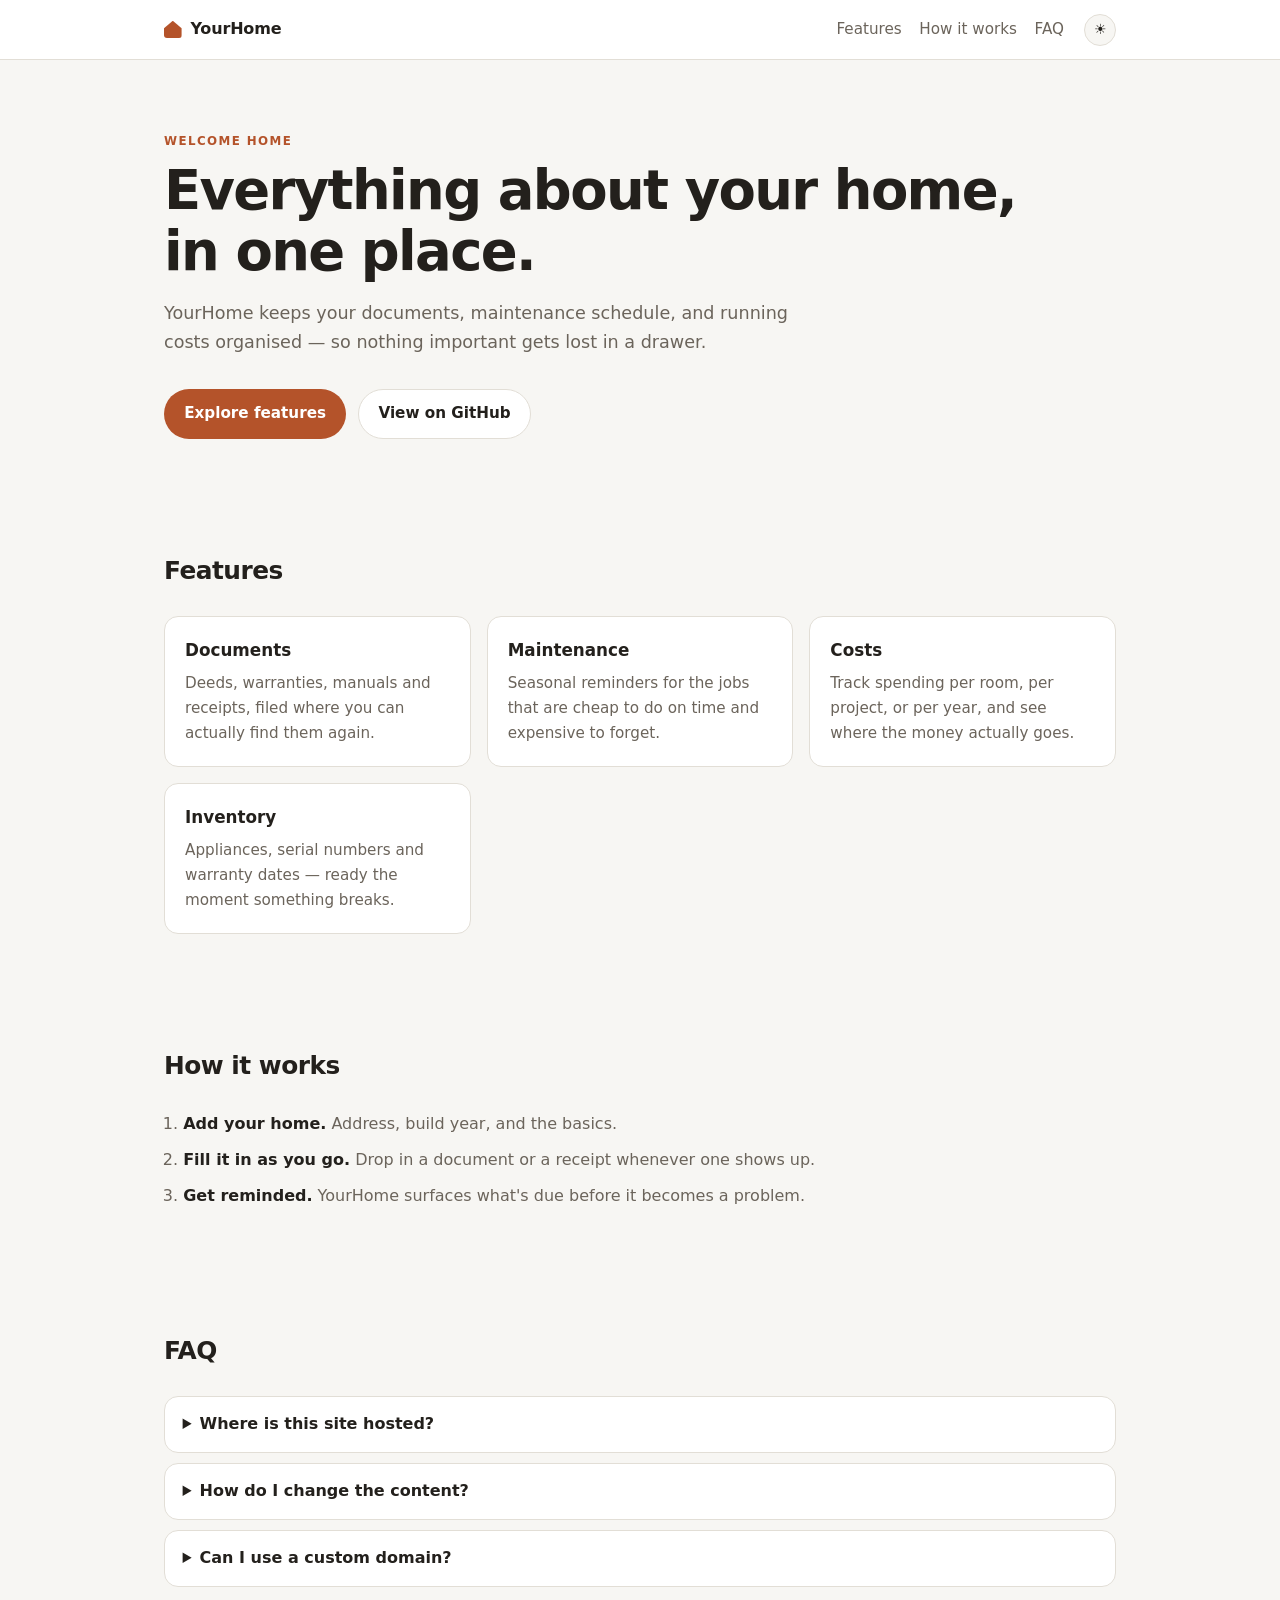
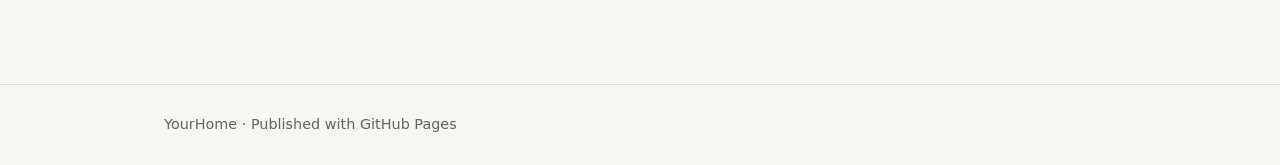
==== commit d4494b26: "Add YourHome static site and GitHub Pages deploy workflow Scaffolds the YourHome site under site/ (l" ====
--- a/site/index.html
+++ b/site/index.html
@@ -1,438 +1,100 @@
-<!DOCTYPE html>
+<!doctype html>
 <html lang="en">
 <head>
 <meta charset="utf-8">
 <meta name="viewport" content="width=device-width, initial-scale=1">
-<title>Your Home Barcelona — buying a home in Barcelona</title>
-<meta name="description" content="Steve Howard is an American who has lived in Barcelona since 2006, with a real-estate background from California. He works with people buying property in Barcelona, alongside a licensed local team.">
-<meta property="og:type" content="website">
-<meta property="og:site_name" content="Your Home Barcelona">
-<meta property="og:title" content="Your Home Barcelona — buying a home in Barcelona">
-<meta property="og:description" content="Steve Howard has lived in Barcelona since 2006 and works with people buying property here, alongside a licensed local real-estate team.">
-<meta property="og:image" content="assets/barcelona-facade.webp">
-<link rel="icon" href="data:image/svg+xml,%3Csvg%20xmlns='http://www.w3.org/2000/svg'%20viewBox='0%200%2064%2064'%3E%3Crect%20width='64'%20height='64'%20rx='11'%20fill='%2322302E'/%3E%3Ctext%20x='32'%20y='41'%20font-family='Georgia,serif'%20font-size='21'%20letter-spacing='1'%20fill='%23EFEADE'%20text-anchor='middle'%3EYHB%3C/text%3E%3C/svg%3E">
-<link rel="stylesheet" href="css/style.css?v=10">
-<script type="application/ld+json">
-{
-  "@context": "https://schema.org",
-  "@type": "ProfessionalService",
-  "name": "Your Home Barcelona",
-  "description": "Steve Howard works with people buying homes in Barcelona, alongside a licensed local real-estate team.",
-  "founder": { "@type": "Person", "name": "Steve Howard" },
-  "email": "desobrado@gmail.com",
-  "areaServed": "Barcelona, Catalonia, Spain",
-  "knowsLanguage": ["en", "es"]
-}
-</script>
+<title>YourHome</title>
+<meta name="description" content="YourHome — everything about your home in one place.">
+<meta name="color-scheme" content="light dark">
+<link rel="icon" href="./assets/favicon.svg" type="image/svg+xml">
+<link rel="stylesheet" href="./assets/styles.css">
 </head>
-<body class="has-sticky">
+<body>
+<a class="skip" href="#main">Skip to content</a>
 
 <header class="site-header">
-  <div class="header-bar">
-    <a class="brand" href="index.html" aria-label="Your Home Barcelona — home">
-      <span class="brand-name">Your Home</span>
-      <span class="brand-sub">Barcelona</span>
+  <nav class="nav" aria-label="Main">
+    <a class="brand" href="./">
+      <span class="brand-mark" aria-hidden="true"></span>
+      YourHome
     </a>
-    <nav class="main-nav" aria-label="Primary">
-      <a href="index.html" aria-current="page">Home</a>
-      <a href="about.html">About Steve</a>
-      <a href="contact.html">Contact</a>
-    </nav>
-    <div class="header-cta">
-      <a class="btn btn-primary" href="#schedule" data-track="schedule_call_click">Schedule a call</a>
-    </div>
-    <button class="nav-toggle" aria-label="Open menu" aria-expanded="false">≡</button>
-  </div>
-  <div class="mobile-menu">
-    <nav aria-label="Mobile">
-      <a href="index.html" aria-current="page">Home</a>
-      <a href="about.html">About Steve</a>
-      <a href="contact.html">Contact</a>
-    </nav>
-    <a class="btn btn-primary" href="#schedule" data-track="schedule_call_click">Schedule a call</a>
-  </div>
+    <ul class="nav-links">
+      <li><a href="#features">Features</a></li>
+      <li><a href="#how">How it works</a></li>
+      <li><a href="#faq">FAQ</a></li>
+    </ul>
+    <button class="theme-toggle" type="button" aria-label="Toggle color theme">
+      <span aria-hidden="true" data-theme-icon>◐</span>
+    </button>
+  </nav>
 </header>
 
-<main>
-
-  <!-- Hero -->
+<main id="main">
   <section class="hero">
-    <div>
-      <h1 class="display">Looking for a home in Barcelona?</h1>
-      <p class="lede">I'm Steve, an American who's lived in Barcelona since 2006. Before moving here I worked in real estate in California. Today I work with people buying property in Barcelona alongside a licensed local real-estate team.</p>
-      <div class="btn-row">
-        <a class="btn btn-primary" href="#schedule" data-track="schedule_call_click">Schedule a call</a>
-        <a class="btn btn-ghost" href="#enquiry">Tell me what you're looking for</a>
-      </div>
-    </div>
-    <div class="hero-media">
-      <div class="frame frame-45">
-        <img src="assets/barcelona-facade.webp" alt="Façade of an elegant Mediterranean apartment building" fetchpriority="high">
-      </div>
+    <p class="eyebrow">Welcome home</p>
+    <h1>Everything about your home,<br>in one place.</h1>
+    <p class="lede">
+      YourHome keeps your documents, maintenance schedule, and running costs
+      organised — so nothing important gets lost in a drawer.
+    </p>
+    <div class="cta-row">
+      <a class="btn btn-primary" href="#features">Explore features</a>
+      <a class="btn btn-ghost" href="https://github.com/RAHV-FB/RAHV">View on GitHub</a>
     </div>
   </section>
 
-  <!-- Facts -->
-  <div class="trust-strip" aria-label="About Steve Howard">
-    <div class="inner">
-      <p>Barcelona since 2006</p>
-      <p>Formerly licensed in California &amp; Florida</p>
-      <p>English &amp; Spanish</p>
-      <p>Works with a licensed local team</p>
-    </div>
-  </div>
-
-  <!-- Steve -->
-  <section class="section">
-    <div class="split center" style="grid-template-columns: 0.8fr 1.2fr;">
-      <div style="max-width: 360px;">
-        <div class="frame frame-45" style="background: var(--ink);">
-          <img src="assets/steve-portrait.jpeg" alt="Steve Howard" loading="lazy">
-        </div>
-      </div>
-      <div>
-        <h2 class="title" style="margin-bottom: 18px;">Steve Howard</h2>
-        <p class="body-copy">I've lived in Barcelona since 2006. Before moving to Spain, I worked in real estate in California and held real-estate licences in California and Florida.</p>
-        <p class="body-copy">I now work with people considering property here, particularly buyers coming from the U.S. The first conversation is usually about what they're looking for, where they should be looking and what works differently here.</p>
-        <p style="margin-top: 24px;"><a class="text-link" href="about.html">More about Steve</a></p>
-      </div>
+  <section id="features" class="section">
+    <h2>Features</h2>
+    <div class="grid">
+      <article class="card">
+        <h3>Documents</h3>
+        <p>Deeds, warranties, manuals and receipts, filed where you can actually find them again.</p>
+      </article>
+      <article class="card">
+        <h3>Maintenance</h3>
+        <p>Seasonal reminders for the jobs that are cheap to do on time and expensive to forget.</p>
+      </article>
+      <article class="card">
+        <h3>Costs</h3>
+        <p>Track spending per room, per project, or per year, and see where the money actually goes.</p>
+      </article>
+      <article class="card">
+        <h3>Inventory</h3>
+        <p>Appliances, serial numbers and warranty dates — ready the moment something breaks.</p>
+      </article>
     </div>
   </section>
 
-  <div class="rule-wrap"><hr class="rule"></div>
-
-  <!-- Buying insights -->
-  <section class="section">
-    <h2 class="title">Buying here works differently.</h2>
-    <div class="insights">
-      <div>
-        <h3>Representation</h3>
-        <p>Don't assume the person showing you a property is representing you the way a buyer's agent might in the U.S. It's worth understanding who everyone in the transaction is working for and how they are paid.</p>
-      </div>
-      <div>
-        <h3>The arras agreement</h3>
-        <p>An arras agreement can come relatively early in the process and can carry real financial consequences. It isn't something to treat as a casual reservation form, and the wording should be reviewed before a substantial deposit is transferred.</p>
-      </div>
-      <div>
-        <h3>The building matters</h3>
-        <p>With an older Barcelona apartment, the property itself is only part of the picture. The building, lift, façade, roof, community accounts and planned works can all matter.</p>
-      </div>
-      <div>
-        <h3>Residency is separate</h3>
-        <p>Buying a property and obtaining the right to live in Spain are separate questions. The previous property-based Golden Visa route is no longer available for new purchases.</p>
-      </div>
-    </div>
-    <div class="btn-row" style="margin-top: 32px;">
-      <a class="btn btn-primary" href="#schedule" data-track="schedule_call_click">Schedule a call</a>
-    </div>
+  <section id="how" class="section">
+    <h2>How it works</h2>
+    <ol class="steps">
+      <li><strong>Add your home.</strong> Address, build year, and the basics.</li>
+      <li><strong>Fill it in as you go.</strong> Drop in a document or a receipt whenever one shows up.</li>
+      <li><strong>Get reminded.</strong> YourHome surfaces what's due before it becomes a problem.</li>
+    </ol>
   </section>
 
-  <div class="rule-wrap"><hr class="rule"></div>
-
-  <!-- Areas -->
-  <section class="section">
-    <h2 class="title" style="margin-bottom: 14px;">Where should you look?</h2>
-    <p class="lede" style="margin: 0 0 clamp(28px, 4vw, 44px); max-width: 62ch;">A €1M–€3M search can look very different depending on whether you want a central apartment, a quieter residential area, a house with a garden or the coast.</p>
-
-    <div class="area-feature">
-      <div class="frame frame-1611">
-        <img src="assets/classic-balconies.webp" alt="Balconies on a classic Barcelona residential building" loading="lazy">
-      </div>
-      <div>
-        <h3>Barcelona city</h3>
-        <p>Central Barcelona is mainly an apartment market: Eixample, Sarrià–Sant Gervasi, Les Corts and Pedralbes, Gràcia, Poblenou. At this level, floor, light, terrace, parking, renovation and the condition of the building can matter as much as the neighbourhood name.</p>
-      </div>
-    </div>
-
-    <div class="area-feature reverse">
-      <div class="frame frame-1611">
-        <img src="assets/metro-greenery.webp" alt="House with greenery in a residential area near Barcelona" loading="lazy">
-      </div>
-      <div>
-        <h3>Metropolitan Barcelona</h3>
-        <p>If you say “Barcelona” but describe a detached house, a garden, a garage and quieter streets, it may make sense to look beyond the city centre, in places such as Sant Just Desvern, Esplugues or Sant Cugat.</p>
-      </div>
-    </div>
-
-    <div class="area-grid">
-      <div>
-        <div class="frame frame-32">
-          <img src="assets/begur-coastal-home.webp" alt="Whitewashed coastal homes among pines on the Catalan coast" loading="lazy">
-        </div>
-        <h3>Sitges &amp; Castelldefels</h3>
-        <p>Useful to consider if the coast, outdoor space and larger homes matter while keeping a strong connection to Barcelona. There are apartments and villas from the beachfront up into the hills, and parking and transport work differently town by town.</p>
-      </div>
-      <div>
-        <div class="frame frame-32">
-          <img src="assets/costa-brava-coast.jpg" alt="Costa Brava coastline with a cove and pines" loading="lazy">
-        </div>
-        <h3>Costa Brava</h3>
-        <p>A different search again. Town, access, terrain, sea view, outdoor space and how often you'll use the property matter more than a single regional €/m² figure. Begur, Llafranc and S'Agaró are typical starting points.</p>
-      </div>
-    </div>
-
-    <div class="btn-row" style="margin-top: 36px;">
-      <a class="btn btn-ghost" href="#enquiry" data-track="area_cta_click">Tell me what you're looking for</a>
-    </div>
+  <section id="faq" class="section">
+    <h2>FAQ</h2>
+    <details>
+      <summary>Where is this site hosted?</summary>
+      <p>On GitHub Pages, deployed automatically from the <code>site/</code> directory of this repository.</p>
+    </details>
+    <details>
+      <summary>How do I change the content?</summary>
+      <p>Edit the files under <code>site/</code> and push to <code>main</code>. The deploy workflow publishes the update.</p>
+    </details>
+    <details>
+      <summary>Can I use a custom domain?</summary>
+      <p>Yes — add a <code>CNAME</code> file containing your domain to <code>site/</code>, then point the DNS record at GitHub Pages.</p>
+    </details>
   </section>
-
-  <div class="rule-wrap"><hr class="rule"></div>
-
-  <!-- How it works -->
-  <section class="section">
-    <h2 class="title">How it works</h2>
-    <div class="steps">
-      <div>
-        <span class="num">01</span>
-        <h3>Talk</h3>
-        <p>Tell me your budget, timing and what you're looking for.</p>
-      </div>
-      <div>
-        <span class="num">02</span>
-        <h3>Work out where to look</h3>
-        <p>Sometimes the right area is obvious. Sometimes what you're describing points somewhere different.</p>
-      </div>
-      <div>
-        <span class="num">03</span>
-        <h3>Search with the local team</h3>
-        <p>The licensed local team handles the formal property search, viewings and the transaction work.</p>
-      </div>
-      <div>
-        <span class="num">04</span>
-        <h3>Bring in the appropriate specialist</h3>
-        <p>Legal, tax, mortgage or technical questions go to the professional who handles that work.</p>
-      </div>
-    </div>
-    <div class="btn-row" style="margin-top: 32px;">
-      <a class="btn btn-ghost" href="#schedule" data-track="schedule_call_click">Schedule a call</a>
-    </div>
-  </section>
-
-  <div class="rule-wrap"><hr class="rule"></div>
-
-  <!-- Early questions -->
-  <section class="section">
-    <h2 class="title">A few questions worth asking early</h2>
-    <ul class="early-qs">
-      <li>Who is actually representing me in the transaction?</li>
-      <li>What should I check before signing arras?</li>
-      <li>What should I know about the building as well as the apartment?</li>
-      <li>Should I be looking in Barcelona city or outside it?</li>
-      <li>If I need financing, when should I start?</li>
-      <li>What should I budget beyond the property price?</li>
-    </ul>
-    <p class="body-copy" style="margin-top: 26px; max-width: 62ch;">The answers depend on the buyer, the property, the financing and the timing, which is why they're worth discussing early.</p>
-    <div class="btn-row" style="margin-top: 24px;">
-      <a class="btn btn-primary" href="#schedule" data-track="schedule_call_click">Talk to Steve</a>
-    </div>
-  </section>
-
-  <div class="rule-wrap"><hr class="rule"></div>
-
-  <!-- FAQ -->
-  <section class="section" style="max-width: 980px;">
-    <h2 class="title">Questions people ask</h2>
-    <div class="faq">
-      <div>
-        <h3>Can an American buy property in Barcelona?</h3>
-        <p>Yes. You don't need to be a Spanish resident to own property here. Residency and the purchase itself are separate matters.</p>
-      </div>
-      <div>
-        <h3>Does buying property give me Spanish residency?</h3>
-        <p>No. The property-based Golden Visa route has ended for new purchases. If you plan to live in Spain, immigration status needs to be considered separately.</p>
-      </div>
-      <div>
-        <h3>Do I need an NIE?</h3>
-        <p>You will normally need an NIE, the Spanish identification number for foreigners, for the transaction. Serious buyers should deal with it early rather than leaving it until the final stages.</p>
-      </div>
-      <div>
-        <h3>What is arras?</h3>
-        <p>A private agreement commonly signed before completion, usually with a substantial deposit. The terms carry real consequences once signed, so the wording should be reviewed before money is transferred.</p>
-      </div>
-      <div>
-        <h3>Can I get a mortgage if I live in the U.S.?</h3>
-        <p>Non-resident financing is available, but lenders generally expect substantial buyer equity and will need financial and source-of-funds documentation. The exact terms depend on the buyer and the lender.</p>
-      </div>
-      <div>
-        <h3>Can I start looking before I come to Barcelona?</h3>
-        <p>Yes. The initial search can be narrowed remotely, and the local team can arrange viewings, including video where useful.</p>
-      </div>
-      <div>
-        <h3>Where should I look with a €1M–€3M budget?</h3>
-        <p>It depends on what you're after: a central apartment, a larger family property, a house with outdoor space or the coast. That's usually one of the first things worth discussing on a <a href="#schedule" data-track="schedule_call_click">call</a>.</p>
-      </div>
-      <div>
-        <h3>Should I have my own lawyer?</h3>
-        <p>Independent legal review of the property, the contract and the transaction is important. Steve can introduce appropriate professionals where needed.</p>
-      </div>
-    </div>
-  </section>
-
-  <div class="rule-wrap"><hr class="rule"></div>
-
-  <!-- Call / enquiry -->
-  <section id="enquiry" class="section" style="scroll-margin-top: 80px;">
-    <h2 class="title" style="margin-bottom: clamp(24px, 3vw, 36px);">What are you looking for in Barcelona?</h2>
-    <div class="two-up">
-      <div class="option" id="schedule" style="scroll-margin-top: 80px;">
-        <h3 class="option-title">Schedule a call</h3>
-        <div class="booking-embed">
-          <div id="cal-inline-home"></div>
-        </div>
-        <p class="small-note">If the calendar doesn't load, email <a href="mailto:desobrado@gmail.com" data-track="email_click">desobrado@gmail.com</a>.</p>
-      </div>
-      <div class="option">
-        <h3 class="option-title">Send an enquiry</h3>
-        <div class="lead-form-wrap">
-        <form novalidate>
-          <div class="form-grid">
-            <div class="field" data-field="name">
-              <label for="lf-name">Name <span class="req">*</span></label>
-              <input id="lf-name" name="name" type="text" autocomplete="name">
-              <span class="error-msg" role="alert"></span>
-            </div>
-            <div class="field" data-field="email">
-              <label for="lf-email">Email <span class="req">*</span></label>
-              <input id="lf-email" name="email" type="email" autocomplete="email">
-              <span class="error-msg" role="alert"></span>
-            </div>
-            <div class="field" data-field="phone">
-              <label for="lf-phone">Phone / WhatsApp <span class="req">*</span></label>
-              <input id="lf-phone" name="phone" type="tel" autocomplete="tel">
-              <span class="error-msg" role="alert"></span>
-            </div>
-            <div class="field" data-field="budget">
-              <label for="lf-budget">Property budget <span class="req">*</span></label>
-              <select id="lf-budget" name="budget">
-                <option value="">Select a range</option>
-                <option>€1M–€3M</option>
-                <option>€3M–€5M</option>
-                <option>€5M+</option>
-              </select>
-              <span class="error-msg" role="alert"></span>
-            </div>
-            <div class="field" data-field="timeframe">
-              <label for="lf-timeframe">Timeframe</label>
-              <select id="lf-timeframe" name="timeframe">
-                <option value="">Select a timeframe</option>
-                <option>0–3 months</option>
-                <option>3–6 months</option>
-                <option>6–12 months</option>
-                <option>12+ months</option>
-                <option>Not sure yet</option>
-              </select>
-            </div>
-            <div class="field" data-field="area">
-              <label for="lf-area">Area of interest</label>
-              <select id="lf-area" name="area">
-                <option value="">Select an area</option>
-                <option>Barcelona</option>
-                <option>Metropolitan Barcelona</option>
-                <option>Sitges / Castelldefels</option>
-                <option>Costa Brava</option>
-                <option>Not sure yet</option>
-              </select>
-            </div>
-            <div class="field" data-field="purchase">
-              <label for="lf-purchase">Purchase</label>
-              <select id="lf-purchase" name="purchase">
-                <option value="">Select an option</option>
-                <option>Cash</option>
-                <option>Financing</option>
-                <option>Not sure yet</option>
-              </select>
-            </div>
-            <div class="field" data-field="location">
-              <label for="lf-location">Current city / country</label>
-              <input id="lf-location" name="location" type="text" placeholder="e.g. Boston, USA">
-            </div>
-            <div class="field full" data-field="message">
-              <label for="lf-message">What are you looking for?</label>
-              <textarea id="lf-message" name="message" rows="4"></textarea>
-            </div>
-          </div>
-          <div class="consent-row">
-            <input id="lf-consent" name="consent" type="checkbox">
-            <label for="lf-consent">I agree to be contacted about my enquiry and have read the <a href="legal.html">privacy policy</a>. <span class="req">*</span></label>
-          </div>
-          <span class="consent-error" role="alert">Please confirm you agree to be contacted.</span>
-          <div class="form-alert" role="alert">Please check the highlighted fields.</div>
-          <div class="form-actions">
-            <button type="submit" class="btn btn-primary">Send enquiry</button>
-          </div>
-        </form>
-        <div class="form-success" role="status">
-          <h3>Thanks. Your enquiry is ready to send.</h3>
-          <p>Your email app should have opened with the enquiry addressed to me. Press send there and I'll get back to you. If it didn't open, email <a href="mailto:desobrado@gmail.com" data-track="email_click">desobrado@gmail.com</a>.</p>
-          <button type="button" class="btn btn-ghost send-another">Send another</button>
-        </div>
-        </div>
-      </div>
-    </div>
-  </section>
-
 </main>
 
 <footer class="site-footer">
-  <div class="footer-inner">
-    <div class="footer-grid">
-      <div>
-        <div style="display: flex; flex-direction: column; line-height: 1;">
-          <span class="brand-name">Your Home</span>
-          <span class="brand-sub">Barcelona</span>
-        </div>
-      </div>
-      <div>
-        <h3>Pages</h3>
-        <nav>
-          <a href="index.html">Home</a>
-          <a href="about.html">About Steve</a>
-          <a href="contact.html">Contact</a>
-        </nav>
-      </div>
-      <div>
-        <h3>Contact</h3>
-        <div class="footer-contact">
-          <a href="mailto:desobrado@gmail.com" data-track="email_click">desobrado@gmail.com</a>
-          <a href="#schedule" data-track="schedule_call_click">Schedule a call</a>
-          <span>Barcelona, Spain</span>
-        </div>
-      </div>
-      <div>
-        <h3>Legal</h3>
-        <nav>
-          <a href="legal.html">Privacy &amp; legal</a>
-        </nav>
-      </div>
-    </div>
-    <div class="footer-bottom">
-      <p class="disclosure">Steve Howard formerly held real-estate licences in California and Florida and is not a licensed estate agent in Catalonia. Property brokerage and transaction work is handled by licensed local professionals. Information on this website is general and is not legal, tax, mortgage or financial advice.</p>
-      <p>© 2026 Your Home Barcelona</p>
-    </div>
-  </div>
+  <p>YourHome · Published with GitHub Pages</p>
 </footer>
 
-<div class="sticky-cta">
-  <a class="btn btn-primary" href="#schedule" data-track="schedule_call_click">Schedule a call</a>
-</div>
-
-<script src="js/main.js?v=5"></script>
-
-<!-- Cal inline embed code begins -->
-<script type="text/javascript">
-  (function (C, A, L) { let p = function (a, ar) { a.q.push(ar); }; let d = C.document; C.Cal = C.Cal || function () { let cal = C.Cal; let ar = arguments; if (!cal.loaded) { cal.ns = {}; cal.q = cal.q || []; d.head.appendChild(d.createElement("script")).src = A; cal.loaded = true; } if (ar[0] === L) { const api = function () { p(api, arguments); }; const namespace = ar[1]; api.q = api.q || []; if(typeof namespace === "string"){cal.ns[namespace] = cal.ns[namespace] || api;p(cal.ns[namespace], ar);p(cal, ["initNamespace", namespace]);} else p(cal, ar); return;} p(cal, ar); }; })(window, "https://app.cal.com/embed/embed.js", "init");
-Cal("init", "meet", {origin:"https://app.cal.com"});
-Cal.config = Cal.config || {};
-Cal.config.forwardQueryParams = true;
-
-  Cal.ns.meet("inline", {
-    elementOrSelector:"#cal-inline-home",
-    config: {"layout":"month_view","useSlotsViewOnSmallScreen":"true","theme":"light"},
-    calLink: "steve-howard/meet",
-  });
-
-  Cal.ns.meet("ui", {"theme":"light","cssVarsPerTheme":{"light":{"cal-brand":"#6B7347"},"dark":{"cal-brand":"#a7b083"}},"hideEventTypeDetails":false,"layout":"month_view"});
-</script>
-<!-- Cal inline embed code ends -->
+<script src="./assets/main.js"></script>
 </body>
 </html>
--- a/site/assets/styles.css
+++ b/site/assets/styles.css
@@ -0,0 +1,234 @@
+:root {
+  --bg: #f7f6f3;
+  --surface: #ffffff;
+  --border: #e2ded6;
+  --text: #23201c;
+  --muted: #6b645b;
+  --accent: #b4532a;
+  --accent-soft: #f3e4dc;
+  --radius: 14px;
+  --maxw: 62rem;
+}
+
+:root:not([data-theme="light"]) {
+  color-scheme: light;
+}
+
+@media (prefers-color-scheme: dark) {
+  :root:not([data-theme="light"]) {
+    --bg: #15130f;
+    --surface: #1d1a16;
+    --border: #322d26;
+    --text: #f0ece5;
+    --muted: #a89f93;
+    --accent: #e08a5d;
+    --accent-soft: #33241c;
+    color-scheme: dark;
+  }
+}
+
+:root[data-theme="dark"] {
+  --bg: #15130f;
+  --surface: #1d1a16;
+  --border: #322d26;
+  --text: #f0ece5;
+  --muted: #a89f93;
+  --accent: #e08a5d;
+  --accent-soft: #33241c;
+  color-scheme: dark;
+}
+
+* { box-sizing: border-box; }
+
+body {
+  margin: 0;
+  background: var(--bg);
+  color: var(--text);
+  font: 16px/1.65 ui-sans-serif, system-ui, -apple-system, "Segoe UI", Roboto, Helvetica, Arial, sans-serif;
+  -webkit-font-smoothing: antialiased;
+}
+
+a { color: var(--accent); }
+
+.skip {
+  position: absolute;
+  left: -9999px;
+}
+.skip:focus {
+  left: 1rem;
+  top: 1rem;
+  z-index: 10;
+  background: var(--surface);
+  padding: .5rem .75rem;
+  border-radius: 8px;
+  border: 1px solid var(--border);
+}
+
+/* Header */
+.site-header {
+  border-bottom: 1px solid var(--border);
+  background: var(--surface);
+  position: sticky;
+  top: 0;
+  z-index: 5;
+}
+.nav {
+  max-width: var(--maxw);
+  margin: 0 auto;
+  padding: .85rem 1.25rem;
+  display: flex;
+  align-items: center;
+  gap: 1.25rem;
+}
+.brand {
+  display: inline-flex;
+  align-items: center;
+  gap: .55rem;
+  font-weight: 650;
+  letter-spacing: -.01em;
+  color: var(--text);
+  text-decoration: none;
+}
+.brand-mark {
+  width: 1.1rem;
+  height: 1.1rem;
+  border-radius: 4px 4px 3px 3px;
+  background: var(--accent);
+  clip-path: polygon(50% 0, 100% 42%, 100% 100%, 0 100%, 0 42%);
+}
+.nav-links {
+  display: flex;
+  gap: 1.1rem;
+  list-style: none;
+  margin: 0 0 0 auto;
+  padding: 0;
+}
+.nav-links a {
+  color: var(--muted);
+  text-decoration: none;
+  font-size: .95rem;
+}
+.nav-links a:hover { color: var(--text); }
+
+.theme-toggle {
+  border: 1px solid var(--border);
+  background: var(--bg);
+  color: var(--text);
+  border-radius: 999px;
+  width: 2rem;
+  height: 2rem;
+  cursor: pointer;
+  font-size: .9rem;
+  line-height: 1;
+}
+
+/* Layout */
+.hero, .section {
+  max-width: var(--maxw);
+  margin: 0 auto;
+  padding: 3.5rem 1.25rem;
+}
+.hero { padding-top: 4.5rem; }
+
+.eyebrow {
+  margin: 0 0 .6rem;
+  text-transform: uppercase;
+  letter-spacing: .12em;
+  font-size: .74rem;
+  font-weight: 600;
+  color: var(--accent);
+}
+h1 {
+  margin: 0 0 1rem;
+  font-size: clamp(2.1rem, 5.5vw, 3.4rem);
+  line-height: 1.12;
+  letter-spacing: -.03em;
+}
+h2 {
+  margin: 0 0 1.5rem;
+  font-size: 1.55rem;
+  letter-spacing: -.02em;
+}
+h3 { margin: 0 0 .4rem; font-size: 1.05rem; }
+
+.lede {
+  margin: 0;
+  max-width: 40rem;
+  font-size: 1.1rem;
+  color: var(--muted);
+}
+
+.cta-row {
+  display: flex;
+  flex-wrap: wrap;
+  gap: .75rem;
+  margin-top: 2rem;
+}
+.btn {
+  display: inline-block;
+  padding: .7rem 1.2rem;
+  border-radius: 999px;
+  text-decoration: none;
+  font-weight: 550;
+  font-size: .95rem;
+  border: 1px solid transparent;
+}
+.btn-primary { background: var(--accent); color: #fff; }
+.btn-ghost { border-color: var(--border); color: var(--text); background: var(--surface); }
+.btn:hover { opacity: .9; }
+
+.grid {
+  display: grid;
+  grid-template-columns: repeat(auto-fit, minmax(15rem, 1fr));
+  gap: 1rem;
+}
+.card {
+  background: var(--surface);
+  border: 1px solid var(--border);
+  border-radius: var(--radius);
+  padding: 1.25rem;
+}
+.card p { margin: 0; color: var(--muted); font-size: .95rem; }
+
+.steps {
+  margin: 0;
+  padding-left: 1.2rem;
+  max-width: 42rem;
+  color: var(--muted);
+}
+.steps li { margin-bottom: .6rem; }
+.steps strong { color: var(--text); }
+
+details {
+  border: 1px solid var(--border);
+  background: var(--surface);
+  border-radius: var(--radius);
+  padding: .9rem 1.1rem;
+  margin-bottom: .6rem;
+}
+summary { cursor: pointer; font-weight: 550; }
+details p { margin: .6rem 0 0; color: var(--muted); }
+
+code {
+  background: var(--accent-soft);
+  color: var(--accent);
+  padding: .1em .35em;
+  border-radius: 5px;
+  font-size: .9em;
+}
+
+.site-footer {
+  border-top: 1px solid var(--border);
+  margin-top: 2rem;
+}
+.site-footer p {
+  max-width: var(--maxw);
+  margin: 0 auto;
+  padding: 1.75rem 1.25rem;
+  color: var(--muted);
+  font-size: .9rem;
+}
+
+@media (max-width: 34rem) {
+  .nav-links { display: none; }
+}
